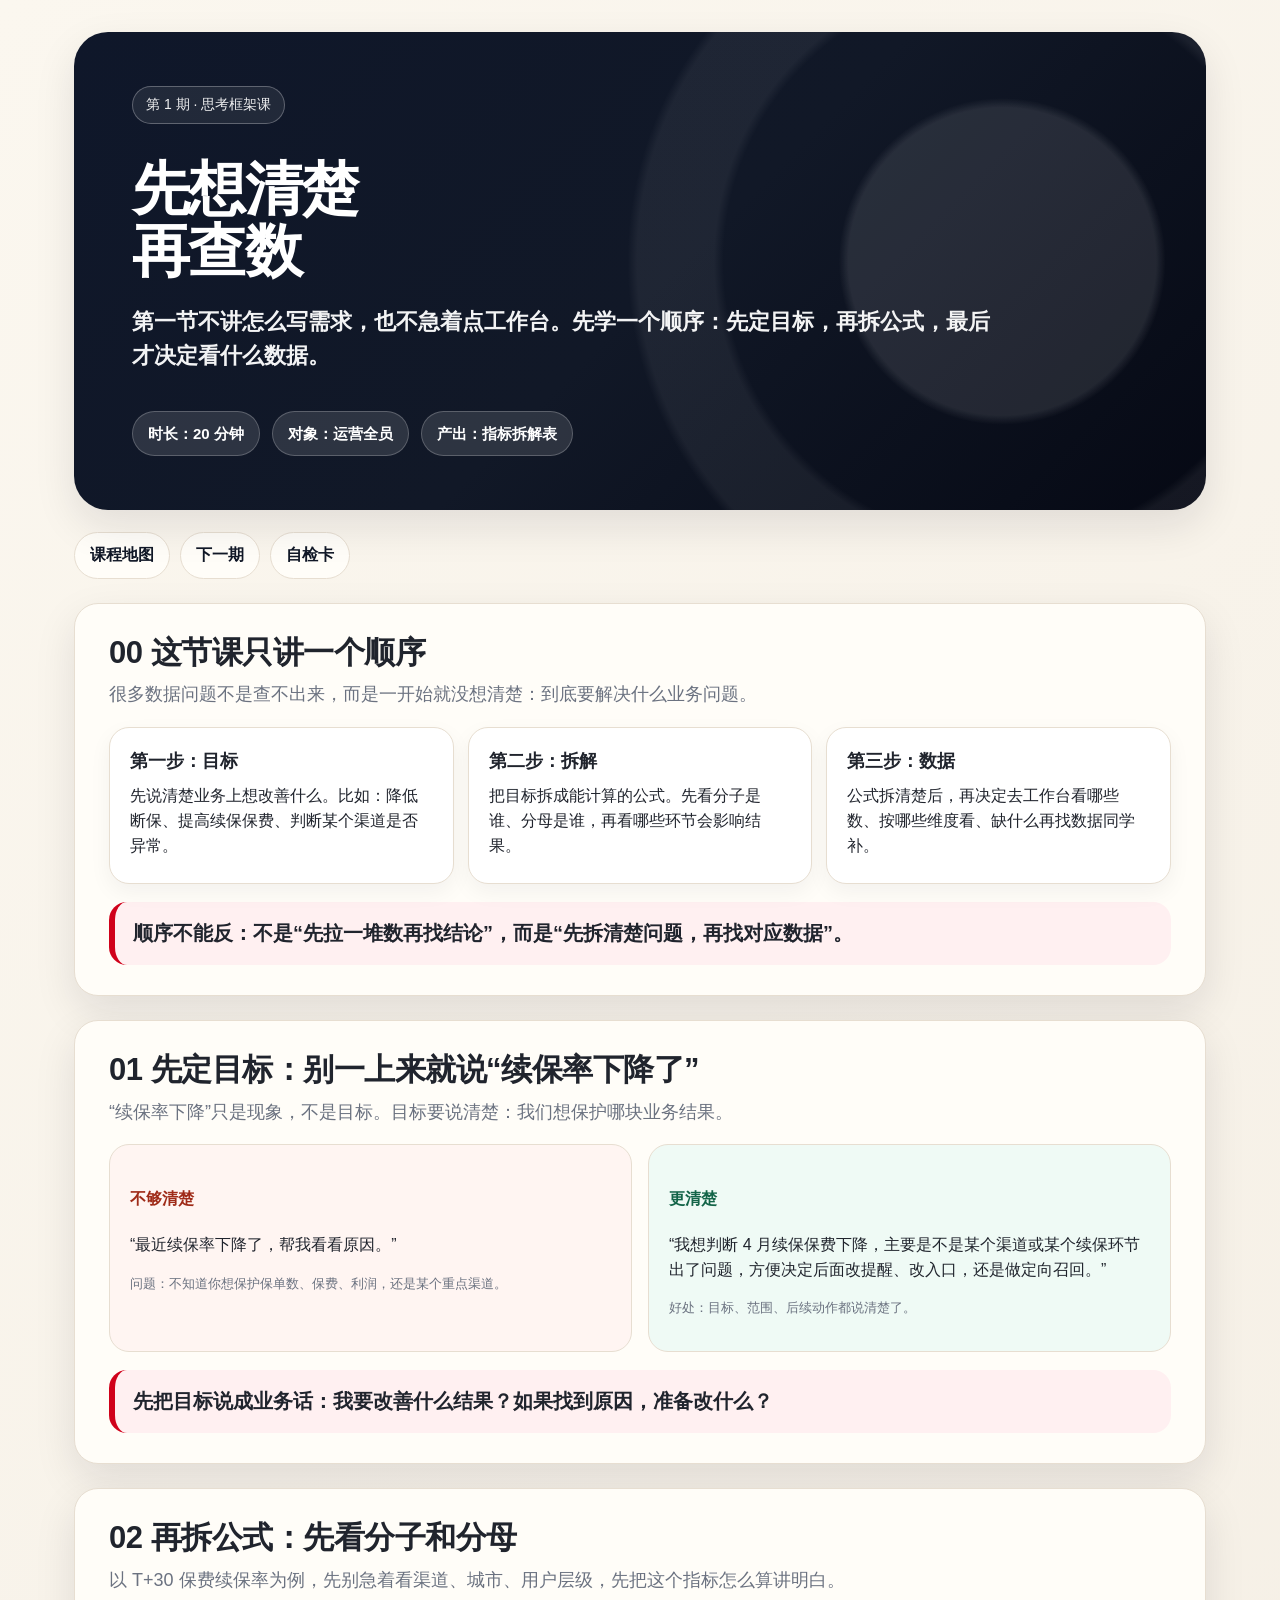
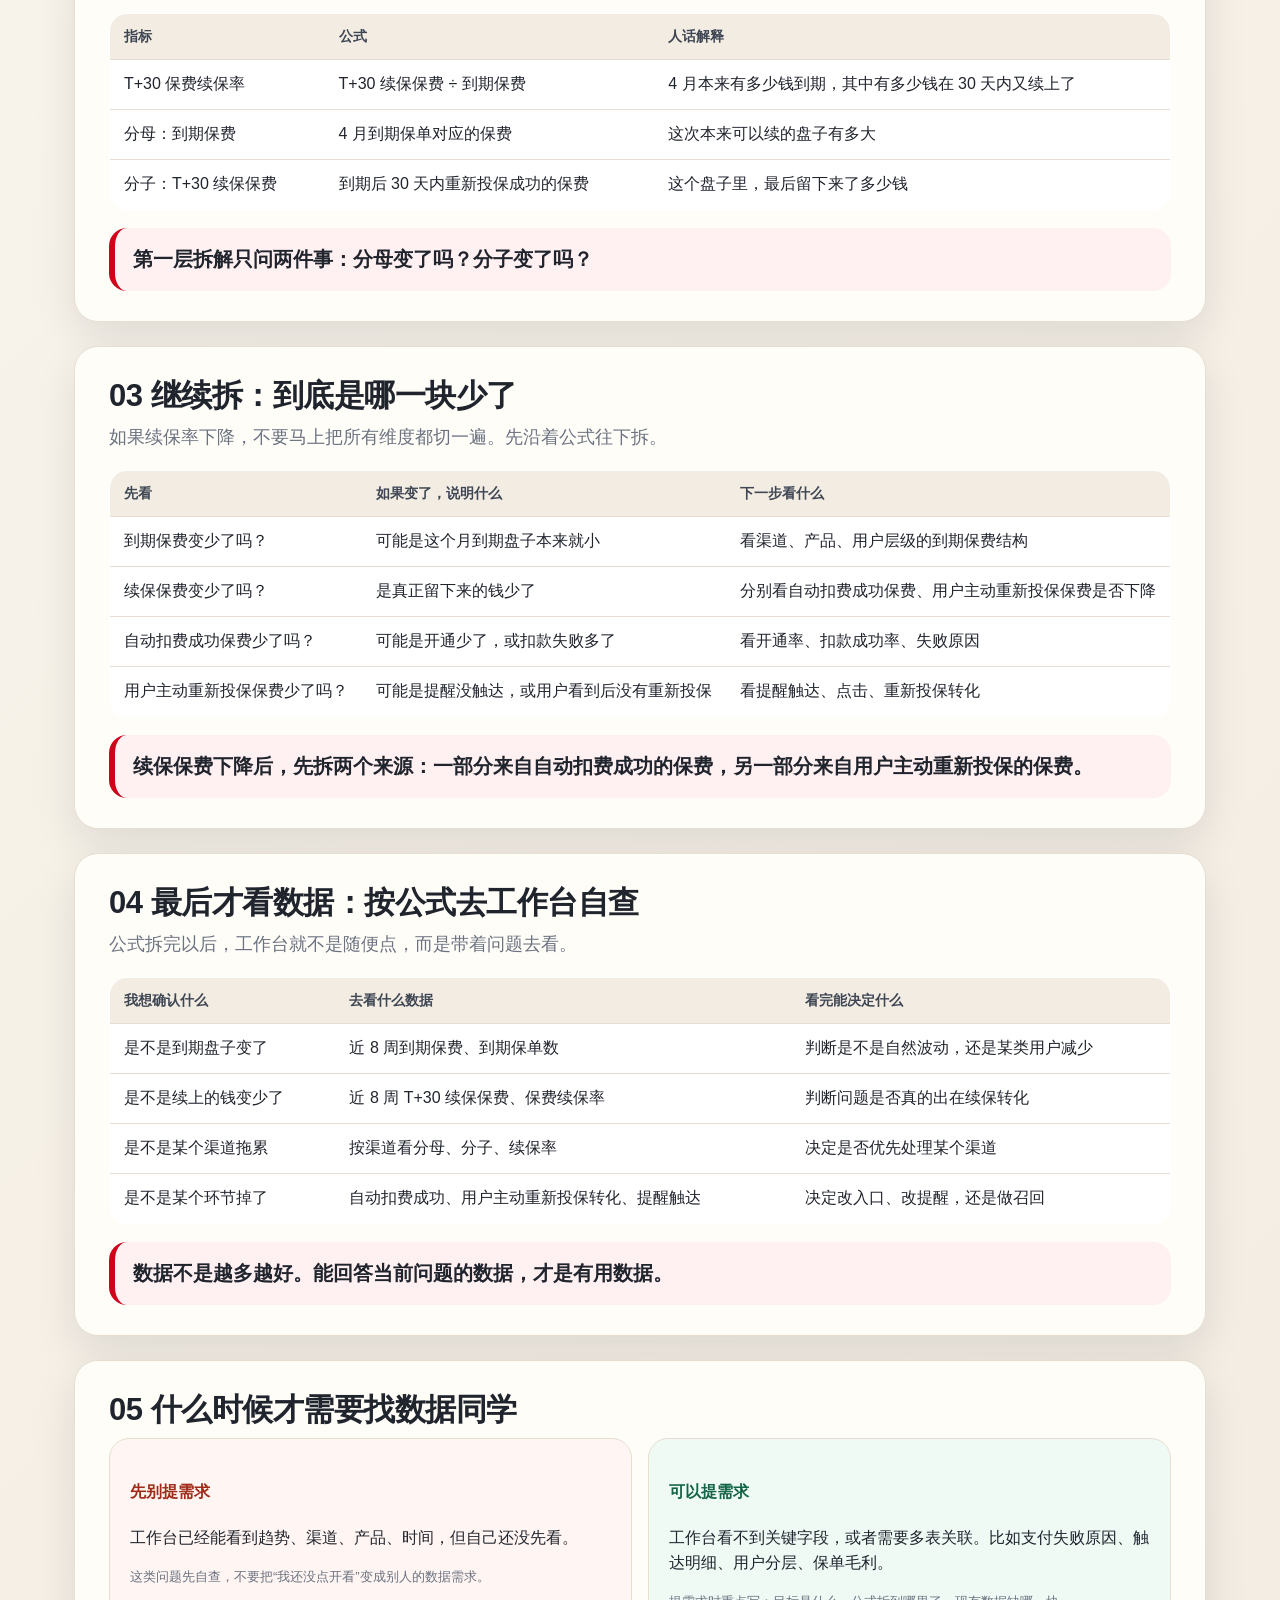
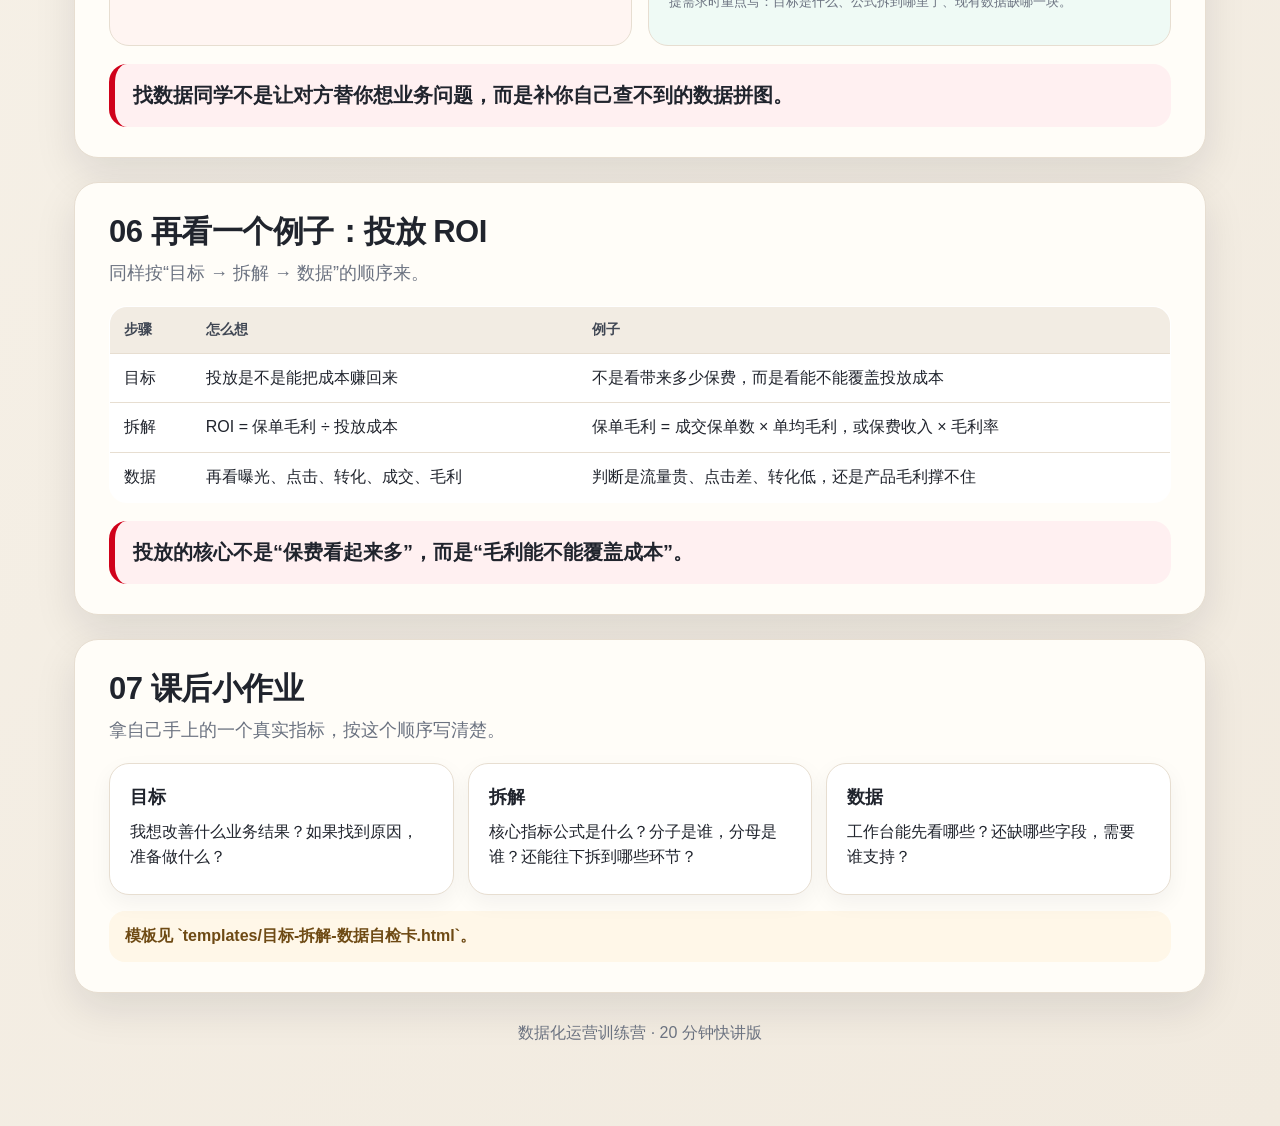
==== 01_先想清楚再查数_20分钟版.html @ 68896d59 "1 1" ====
<!doctype html><html lang="zh-CN"><head><meta charset="utf-8"><meta name="viewport" content="width=device-width,initial-scale=1"><title>第 1 期 · 先想清楚再查数</title><link rel="stylesheet" href="assets/style.css"></head><body><main class="deck">
<section class="hero"><span class="eyebrow">第 1 期 · 思考框架课</span><h1>先想清楚<br>再查数</h1><p>第一节不讲怎么写需求，也不急着点工作台。先学一个顺序：先定目标，再拆公式，最后才决定看什么数据。</p><div class="meta"><span class="chip">时长：20 分钟</span><span class="chip">对象：运营全员</span><span class="chip">产出：指标拆解表</span></div></section>
<nav class="nav"><a href="index.html">课程地图</a><a href="02_数据是怎么来的_20分钟版.html">下一期</a><a href="templates/目标-拆解-数据自检卡.html">自检卡</a></nav>

<section class="section"><h2>00 这节课只讲一个顺序</h2><p class="lead">很多数据问题不是查不出来，而是一开始就没想清楚：到底要解决什么业务问题。</p><div class="grid three"><div class="card"><h4>第一步：目标</h4><p>先说清楚业务上想改善什么。比如：降低断保、提高续保保费、判断某个渠道是否异常。</p></div><div class="card"><h4>第二步：拆解</h4><p>把目标拆成能计算的公式。先看分子是谁、分母是谁，再看哪些环节会影响结果。</p></div><div class="card"><h4>第三步：数据</h4><p>公式拆清楚后，再决定去工作台看哪些数、按哪些维度看、缺什么再找数据同学补。</p></div></div><div class="takeaway">顺序不能反：不是“先拉一堆数再找结论”，而是“先拆清楚问题，再找对应数据”。</div></section>

<section class="section"><h2>01 先定目标：别一上来就说“续保率下降了”</h2><p class="lead">“续保率下降”只是现象，不是目标。目标要说清楚：我们想保护哪块业务结果。</p><div class="compare"><div class="bad"><h4>不够清楚</h4><p>“最近续保率下降了，帮我看看原因。”</p><p class="mini">问题：不知道你想保护保单数、保费、利润，还是某个重点渠道。</p></div><div class="good"><h4>更清楚</h4><p>“我想判断 4 月续保保费下降，主要是不是某个渠道或某个续保环节出了问题，方便决定后面改提醒、改入口，还是做定向召回。”</p><p class="mini">好处：目标、范围、后续动作都说清楚了。</p></div></div><div class="takeaway">先把目标说成业务话：我要改善什么结果？如果找到原因，准备改什么？</div></section>

<section class="section"><h2>02 再拆公式：先看分子和分母</h2><p class="lead">以 T+30 保费续保率为例，先别急着看渠道、城市、用户层级，先把这个指标怎么算讲明白。</p><table><thead><tr><th>指标</th><th>公式</th><th>人话解释</th></tr></thead><tbody><tr><td>T+30 保费续保率</td><td>T+30 续保保费 ÷ 到期保费</td><td>4 月本来有多少钱到期，其中有多少钱在 30 天内又续上了</td></tr><tr><td>分母：到期保费</td><td>4 月到期保单对应的保费</td><td>这次本来可以续的盘子有多大</td></tr><tr><td>分子：T+30 续保保费</td><td>到期后 30 天内重新投保成功的保费</td><td>这个盘子里，最后留下来了多少钱</td></tr></tbody></table><div class="takeaway">第一层拆解只问两件事：分母变了吗？分子变了吗？</div></section>

<section class="section"><h2>03 继续拆：到底是哪一块少了</h2><p class="lead">如果续保率下降，不要马上把所有维度都切一遍。先沿着公式往下拆。</p><table><thead><tr><th>先看</th><th>如果变了，说明什么</th><th>下一步看什么</th></tr></thead><tbody><tr><td>到期保费变少了吗？</td><td>可能是这个月到期盘子本来就小</td><td>看渠道、产品、用户层级的到期保费结构</td></tr><tr><td>续保保费变少了吗？</td><td>是真正留下来的钱少了</td><td>分别看自动扣费成功保费、用户主动重新投保保费是否下降</td></tr><tr><td>自动扣费成功保费少了吗？</td><td>可能是开通少了，或扣款失败多了</td><td>看开通率、扣款成功率、失败原因</td></tr><tr><td>用户主动重新投保保费少了吗？</td><td>可能是提醒没触达，或用户看到后没有重新投保</td><td>看提醒触达、点击、重新投保转化</td></tr></tbody></table><div class="takeaway">续保保费下降后，先拆两个来源：一部分来自自动扣费成功的保费，另一部分来自用户主动重新投保的保费。</div></section>

<section class="section"><h2>04 最后才看数据：按公式去工作台自查</h2><p class="lead">公式拆完以后，工作台就不是随便点，而是带着问题去看。</p><table><thead><tr><th>我想确认什么</th><th>去看什么数据</th><th>看完能决定什么</th></tr></thead><tbody><tr><td>是不是到期盘子变了</td><td>近 8 周到期保费、到期保单数</td><td>判断是不是自然波动，还是某类用户减少</td></tr><tr><td>是不是续上的钱变少了</td><td>近 8 周 T+30 续保保费、保费续保率</td><td>判断问题是否真的出在续保转化</td></tr><tr><td>是不是某个渠道拖累</td><td>按渠道看分母、分子、续保率</td><td>决定是否优先处理某个渠道</td></tr><tr><td>是不是某个环节掉了</td><td>自动扣费成功、用户主动重新投保转化、提醒触达</td><td>决定改入口、改提醒，还是做召回</td></tr></tbody></table><div class="takeaway">数据不是越多越好。能回答当前问题的数据，才是有用数据。</div></section>

<section class="section"><h2>05 什么时候才需要找数据同学</h2><div class="compare"><div class="bad"><h4>先别提需求</h4><p>工作台已经能看到趋势、渠道、产品、时间，但自己还没先看。</p><p class="mini">这类问题先自查，不要把“我还没点开看”变成别人的数据需求。</p></div><div class="good"><h4>可以提需求</h4><p>工作台看不到关键字段，或者需要多表关联。比如支付失败原因、触达明细、用户分层、保单毛利。</p><p class="mini">提需求时重点写：目标是什么、公式拆到哪里了、现有数据缺哪一块。</p></div></div><div class="takeaway">找数据同学不是让对方替你想业务问题，而是补你自己查不到的数据拼图。</div></section>

<section class="section"><h2>06 再看一个例子：投放 ROI</h2><p class="lead">同样按“目标 → 拆解 → 数据”的顺序来。</p><table><thead><tr><th>步骤</th><th>怎么想</th><th>例子</th></tr></thead><tbody><tr><td>目标</td><td>投放是不是能把成本赚回来</td><td>不是看带来多少保费，而是看能不能覆盖投放成本</td></tr><tr><td>拆解</td><td>ROI = 保单毛利 ÷ 投放成本</td><td>保单毛利 = 成交保单数 × 单均毛利，或保费收入 × 毛利率</td></tr><tr><td>数据</td><td>再看曝光、点击、转化、成交、毛利</td><td>判断是流量贵、点击差、转化低，还是产品毛利撑不住</td></tr></tbody></table><div class="takeaway">投放的核心不是“保费看起来多”，而是“毛利能不能覆盖成本”。</div></section>

<section class="section"><h2>07 课后小作业</h2><p class="lead">拿自己手上的一个真实指标，按这个顺序写清楚。</p><div class="grid three"><div class="card"><h4>目标</h4><p>我想改善什么业务结果？如果找到原因，准备做什么？</p></div><div class="card"><h4>拆解</h4><p>核心指标公式是什么？分子是谁，分母是谁？还能往下拆到哪些环节？</p></div><div class="card"><h4>数据</h4><p>工作台能先看哪些？还缺哪些字段，需要谁支持？</p></div></div><div class="print-note">模板见 `templates/目标-拆解-数据自检卡.html`。</div></section>

<footer class="footer">数据化运营训练营 · 20 分钟快讲版</footer></main></body></html>
---- assets/style.css ----
:root{--bg:#f7f3ec;--paper:#fffdf8;--ink:#20242d;--muted:#6b7280;--line:#e7ded1;--red:#d0021b;--red2:#fff0f1;--blue:#101827;--blue2:#18243a;--gold:#b9863b;--green:#14614a;--shadow:0 16px 42px rgba(16,24,39,.10);--radius:24px}
*{box-sizing:border-box} html,body,main,section,div,p,h1,h2,h3,h4,span,td,th,a,li,pre,code{user-select:text;-webkit-user-select:text} html{scroll-behavior:smooth}body{margin:0;background:linear-gradient(135deg,#fbf7ef,#f1eadf);color:var(--ink);font-family:-apple-system,BlinkMacSystemFont,"Segoe UI","PingFang SC","Hiragino Sans GB","Microsoft YaHei",Arial,sans-serif;line-height:1.55}.deck{max-width:1180px;margin:0 auto;padding:32px 24px 80px}.hero{min-height:430px;border-radius:34px;background:linear-gradient(135deg,#0f172a 0%,#111827 52%,#060914 100%);color:#fff;padding:54px 58px;box-shadow:var(--shadow);position:relative;overflow:hidden}.hero:before{content:"";position:absolute;inset:0;background:radial-gradient(circle at 82% 48%,rgba(255,255,255,.10) 0 16%,transparent 17%),radial-gradient(circle at 82% 48%,transparent 0 29%,rgba(255,255,255,.06) 30% 38%,transparent 39%);pointer-events:none}.hero>*{position:relative;z-index:1}.eyebrow{display:inline-flex;gap:8px;align-items:center;padding:7px 13px;border:1px solid rgba(255,255,255,.28);border-radius:999px;font-size:14px;color:rgba(255,255,255,.92);background:rgba(255,255,255,.08)}.hero h1{font-size:58px;line-height:1.08;margin:34px 0 18px;letter-spacing:-1.6px;font-weight:900}.hero p{font-size:22px;max-width:860px;color:rgba(255,255,255,.95);font-weight:700}.meta{display:flex;flex-wrap:wrap;gap:12px;margin-top:38px}.chip{padding:10px 15px;border-radius:999px;background:rgba(255,255,255,.12);border:1px solid rgba(255,255,255,.22);font-size:15px;font-weight:700;color:#fff}.nav{margin:22px 0 0;display:flex;flex-wrap:wrap;gap:10px}.nav a{text-decoration:none;color:#111827;background:var(--paper);border:1px solid var(--line);border-radius:999px;padding:10px 15px;font-weight:800}.section{margin-top:24px;background:var(--paper);border:1px solid var(--line);border-radius:var(--radius);padding:30px 34px;box-shadow:var(--shadow)}.section h2{font-size:31px;line-height:1.2;margin:0 0 10px;letter-spacing:-.5px}.section h3{font-size:22px;margin:24px 0 10px}.lead{font-size:18px;color:var(--muted);margin:0 0 18px}.takeaway{border-left:6px solid var(--red);background:var(--red2);padding:16px 18px;border-radius:18px;margin:18px 0 0;font-size:20px;font-weight:900}.grid{display:grid;gap:14px}.grid.two{grid-template-columns:repeat(2,minmax(0,1fr))}.grid.three{grid-template-columns:repeat(3,minmax(0,1fr))}.grid.four{grid-template-columns:repeat(4,minmax(0,1fr))}.card{background:#fff;border:1px solid var(--line);border-radius:20px;padding:20px;box-shadow:0 8px 22px rgba(16,24,39,.05)}.card h4{margin:0 0 8px;font-size:18px}.card p{margin:.3em 0}.num{display:inline-grid;place-items:center;width:32px;height:32px;border-radius:11px;background:var(--blue);color:white;font-weight:900;margin-right:8px}.tag{display:inline-block;background:#f1ece3;color:#514739;border-radius:999px;padding:4px 10px;font-size:12px;font-weight:800}.compare{display:grid;grid-template-columns:1fr 1fr;gap:16px}.bad,.good{border-radius:20px;padding:20px;border:1px solid var(--line)}.bad{background:#fff5f2}.good{background:#effaf5}.bad h4{color:#9f2b18}.good h4{color:#136448}table{width:100%;border-collapse:collapse;margin:14px 0;background:#fff;border-radius:18px;overflow:hidden;border:1px solid var(--line)}th,td{padding:12px 14px;border-bottom:1px solid var(--line);text-align:left;vertical-align:top}th{background:#f2ece3;font-size:14px;color:#3f4653}tr:last-child td{border-bottom:0}.mini{font-size:13px;color:var(--muted)}.code{background:#101522;color:#f6f3ee;border-radius:18px;padding:18px;overflow:auto;font-family:ui-monospace,SFMono-Regular,Menlo,Consolas,monospace;font-size:14px;line-height:1.65}.kbd{font-family:ui-monospace,SFMono-Regular,Menlo,Consolas,monospace;background:#f1eee8;border:1px solid var(--line);padding:2px 7px;border-radius:7px;font-weight:800}.print-note{margin-top:16px;padding:13px 16px;border-radius:16px;background:#fff7e8;color:#6e4a14;font-weight:700}.footer{margin-top:28px;text-align:center;color:var(--muted)}
@media(max-width:760px){.deck{padding:16px 12px 56px}.hero{padding:32px 24px;min-height:auto}.hero h1{font-size:42px}.hero p{font-size:18px}.section{padding:22px}.section h2{font-size:26px}.grid.two,.grid.three,.grid.four,.compare{grid-template-columns:1fr}table{font-size:13px}th,td{padding:10px}}
@media print{body{background:#fff}.deck{max-width:none;padding:0}.nav{display:none}.section,.hero{box-shadow:none;break-inside:avoid}.section,.hero{page-break-after:always}}
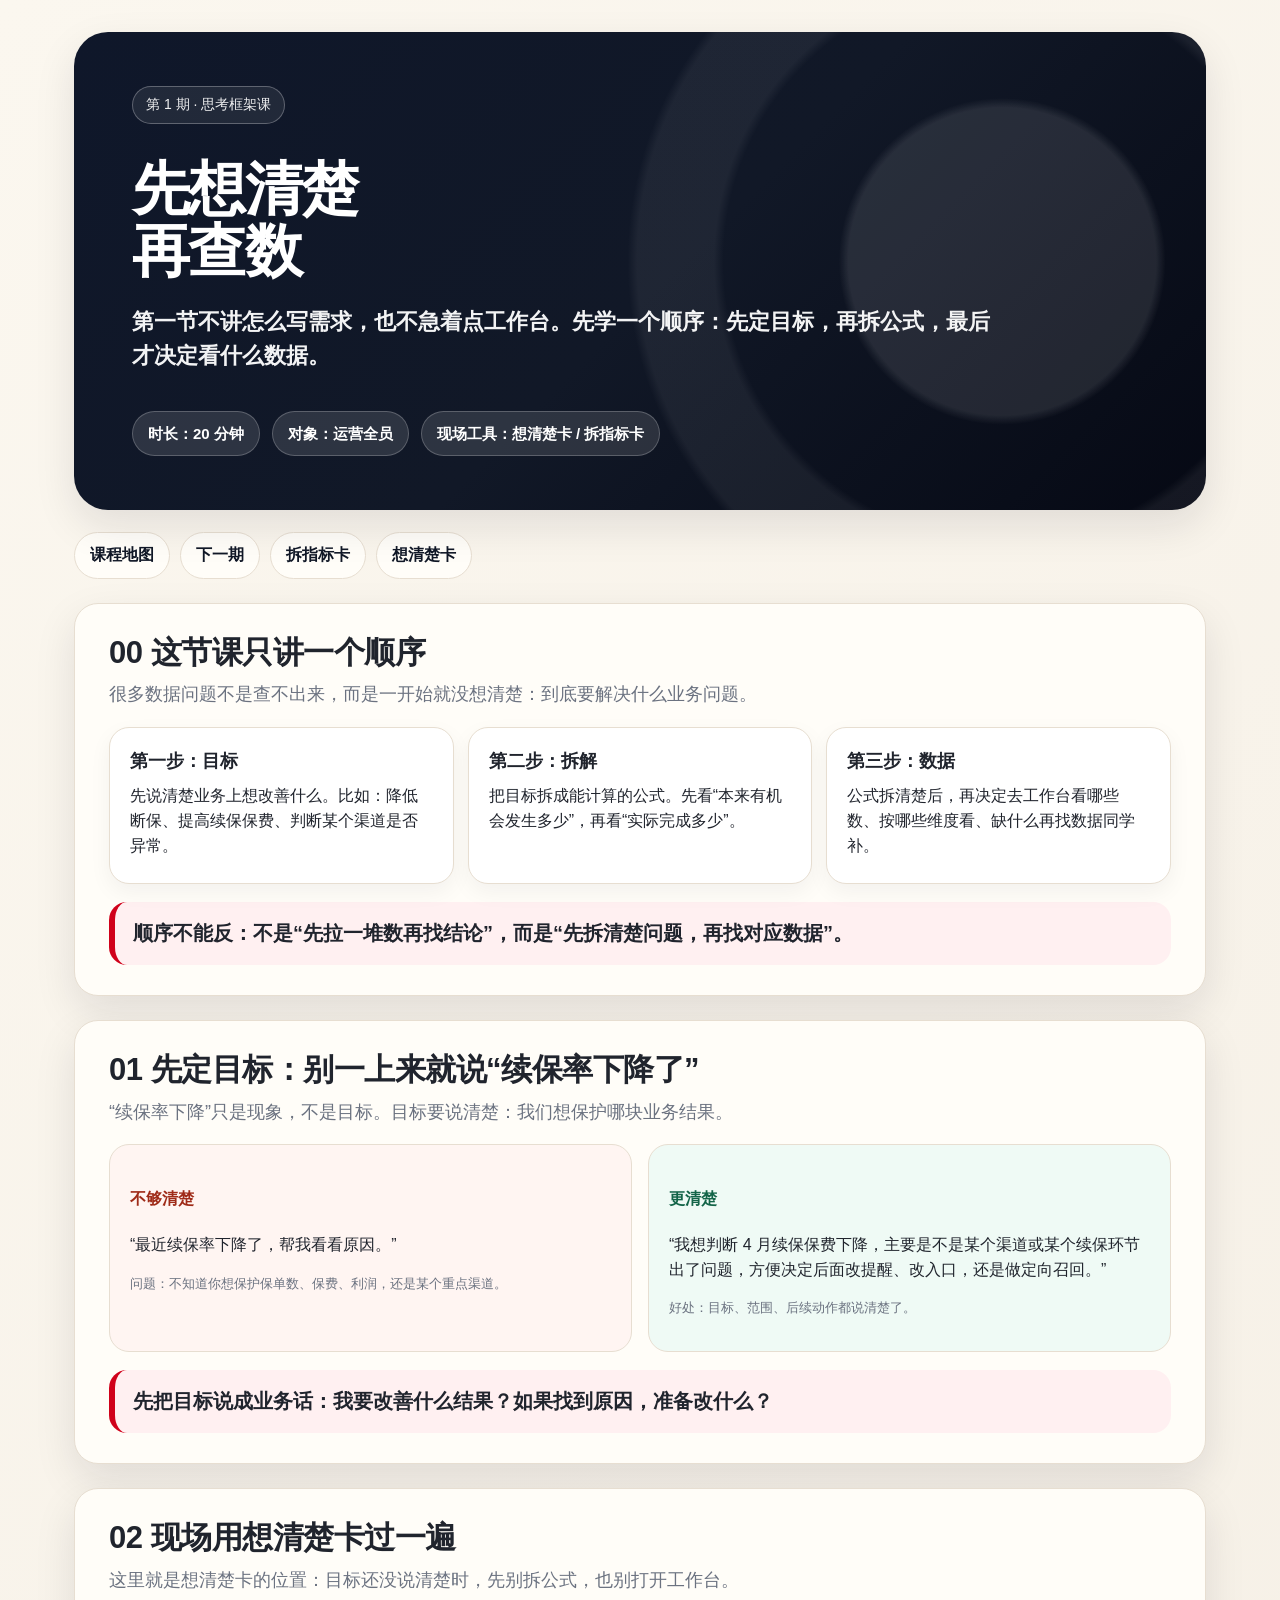
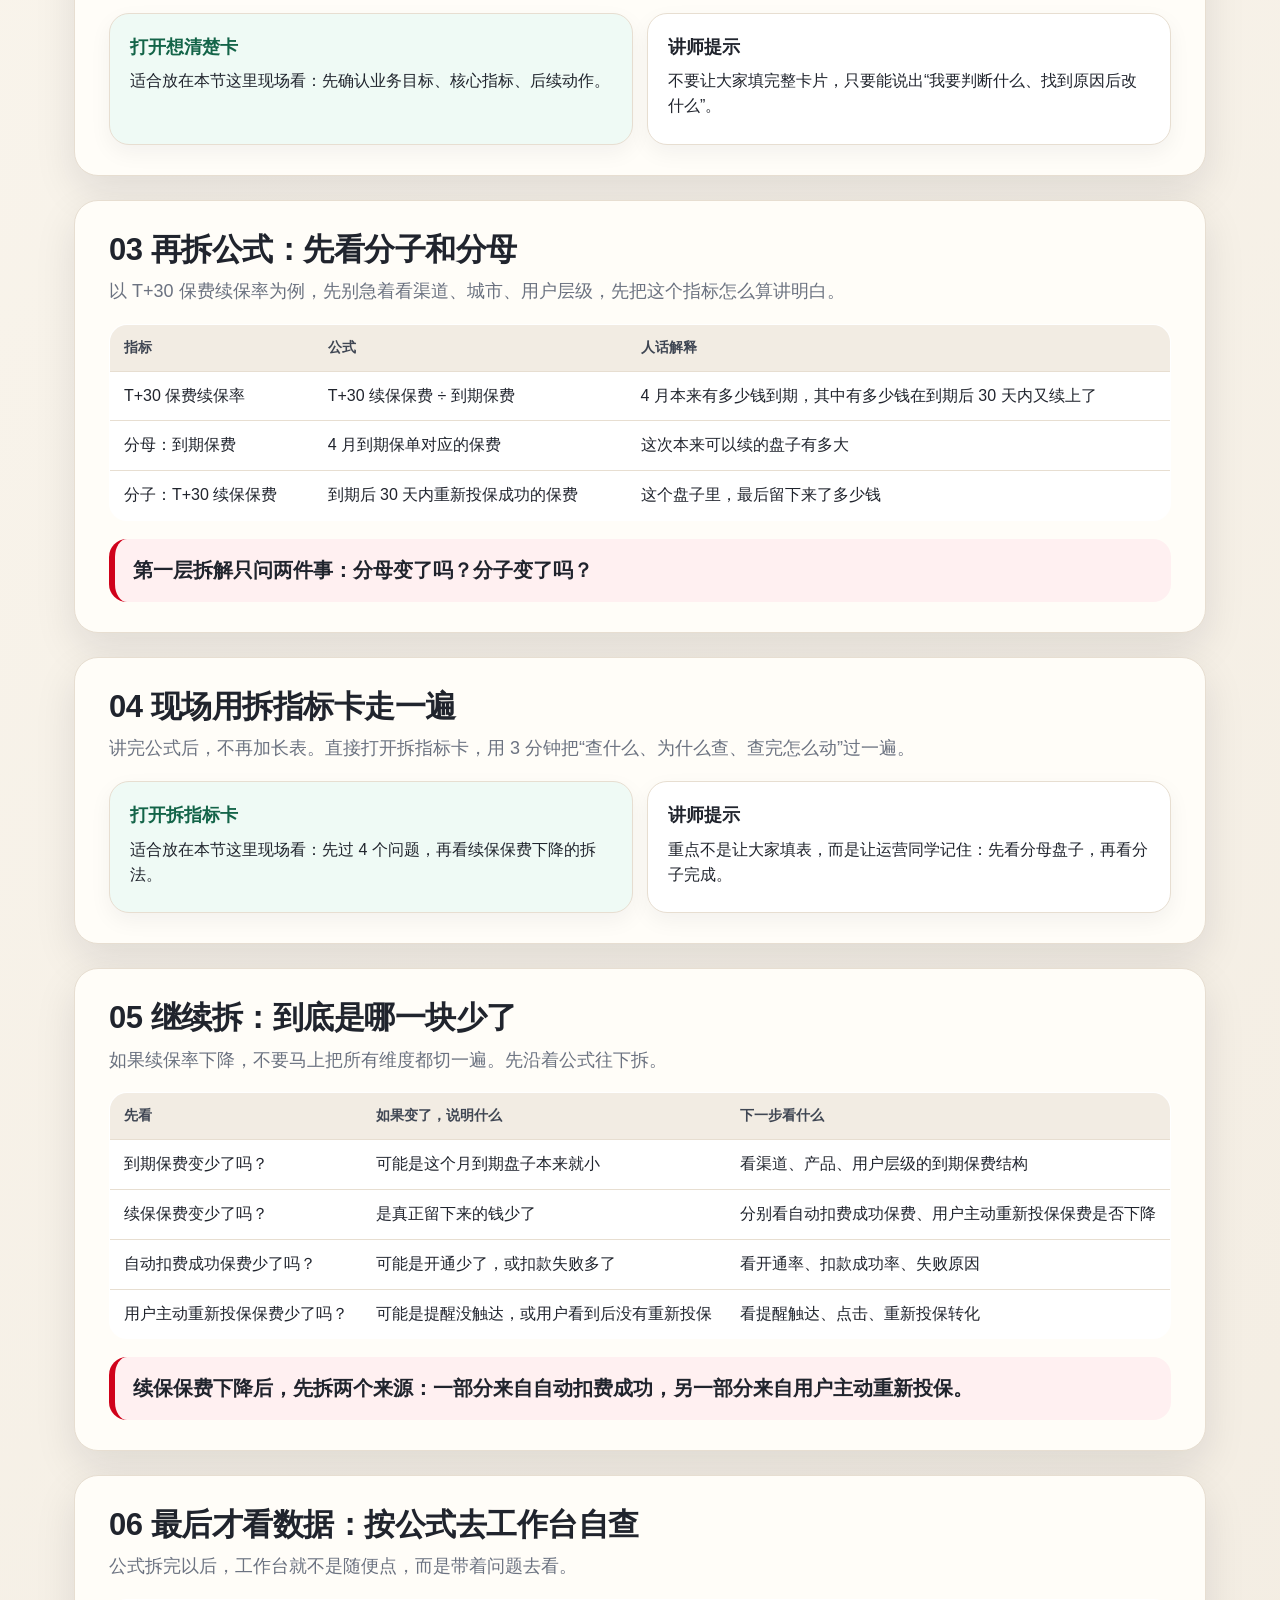
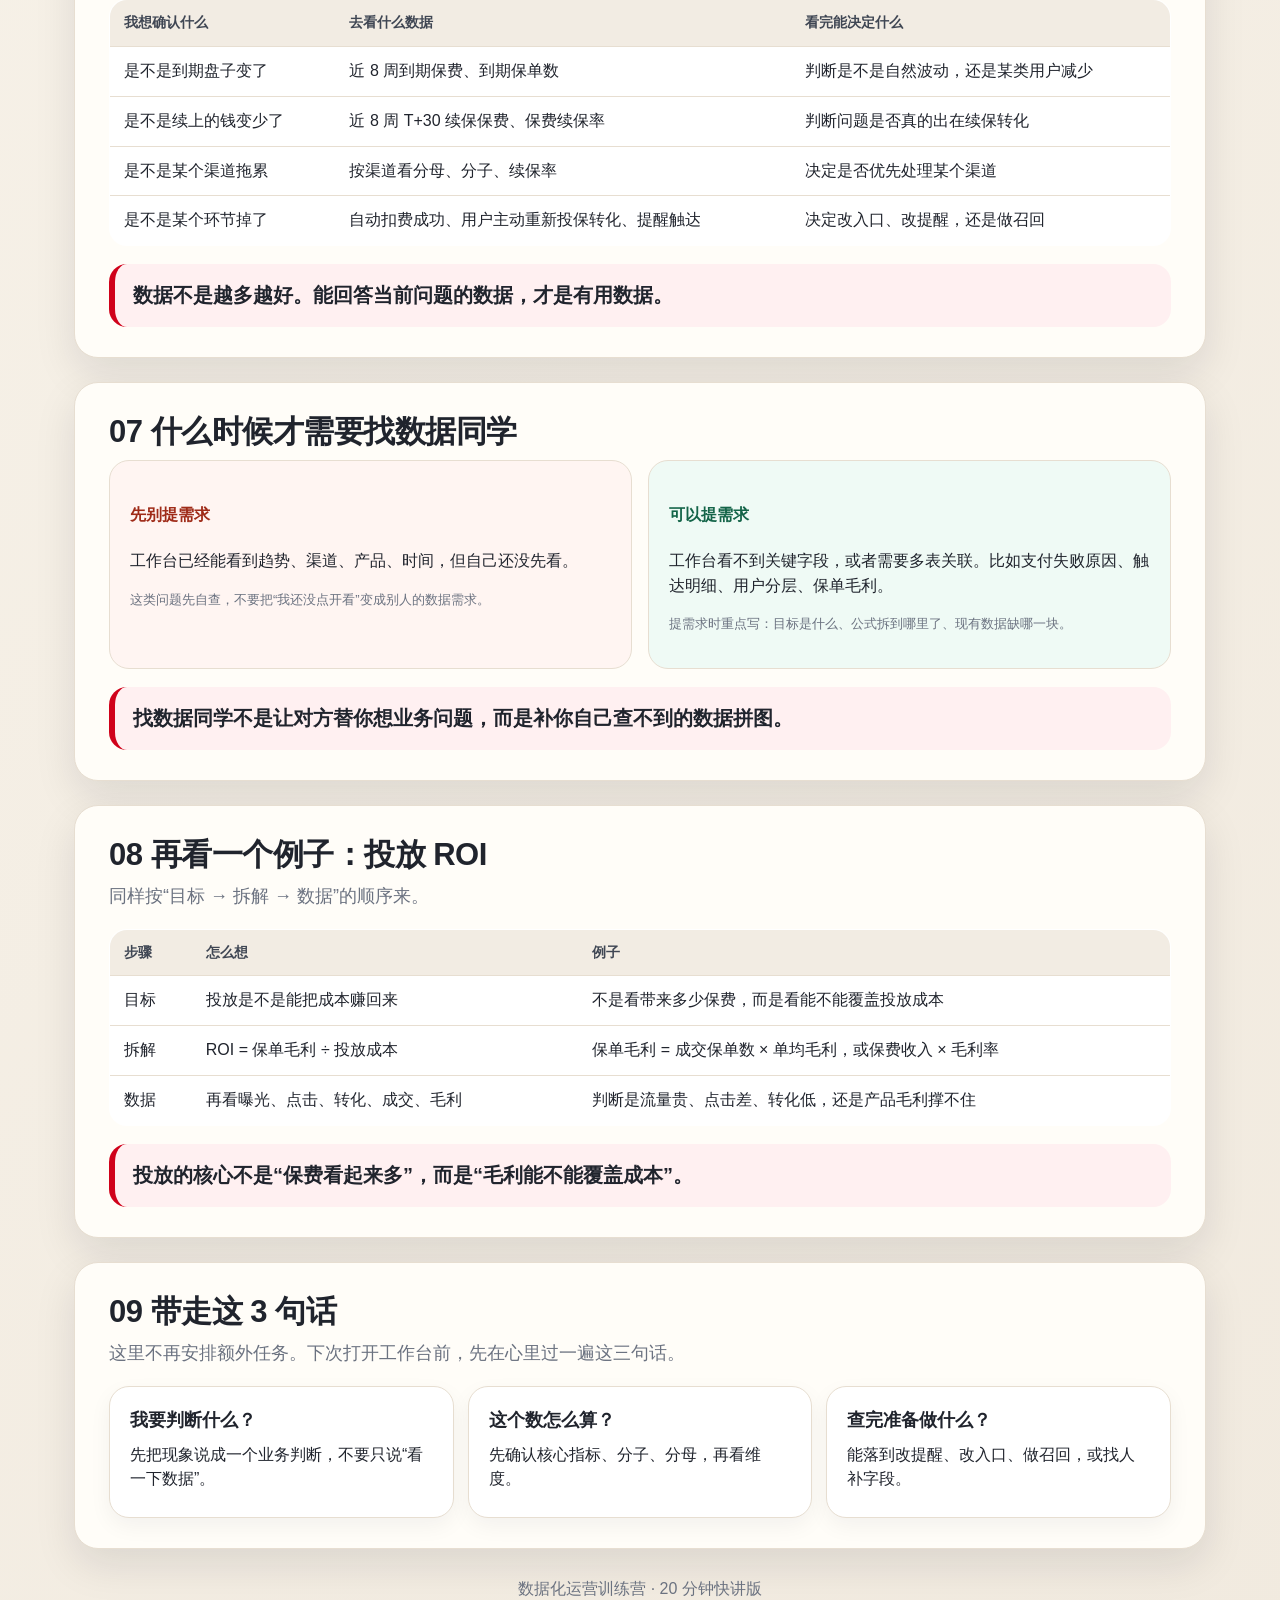
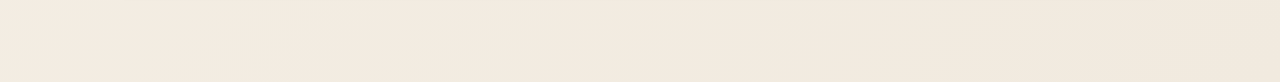
==== commit 6304f517: "111" ====
--- a/01_先想清楚再查数_20分钟版.html
+++ b/01_先想清楚再查数_20分钟版.html
@@ -1,21 +1,149 @@
-<!doctype html><html lang="zh-CN"><head><meta charset="utf-8"><meta name="viewport" content="width=device-width,initial-scale=1"><title>第 1 期 · 先想清楚再查数</title><link rel="stylesheet" href="assets/style.css"></head><body><main class="deck">
-<section class="hero"><span class="eyebrow">第 1 期 · 思考框架课</span><h1>先想清楚<br>再查数</h1><p>第一节不讲怎么写需求，也不急着点工作台。先学一个顺序：先定目标，再拆公式，最后才决定看什么数据。</p><div class="meta"><span class="chip">时长：20 分钟</span><span class="chip">对象：运营全员</span><span class="chip">产出：指标拆解表</span></div></section>
-<nav class="nav"><a href="index.html">课程地图</a><a href="02_数据是怎么来的_20分钟版.html">下一期</a><a href="templates/目标-拆解-数据自检卡.html">自检卡</a></nav>
+<!doctype html>
+<html lang="zh-CN">
+<head>
+  <meta charset="utf-8">
+  <meta name="viewport" content="width=device-width,initial-scale=1">
+  <title>第 1 期 · 先想清楚再查数</title>
+  <link rel="stylesheet" href="assets/style.css">
+</head>
+<body>
+<main class="deck">
+  <section class="hero">
+    <span class="eyebrow">第 1 期 · 思考框架课</span>
+    <h1>先想清楚<br>再查数</h1>
+    <p>第一节不讲怎么写需求，也不急着点工作台。先学一个顺序：先定目标，再拆公式，最后才决定看什么数据。</p>
+    <div class="meta">
+      <span class="chip">时长：20 分钟</span>
+      <span class="chip">对象：运营全员</span>
+      <span class="chip">现场工具：想清楚卡 / 拆指标卡</span>
+    </div>
+  </section>
 
-<section class="section"><h2>00 这节课只讲一个顺序</h2><p class="lead">很多数据问题不是查不出来，而是一开始就没想清楚：到底要解决什么业务问题。</p><div class="grid three"><div class="card"><h4>第一步：目标</h4><p>先说清楚业务上想改善什么。比如：降低断保、提高续保保费、判断某个渠道是否异常。</p></div><div class="card"><h4>第二步：拆解</h4><p>把目标拆成能计算的公式。先看分子是谁、分母是谁，再看哪些环节会影响结果。</p></div><div class="card"><h4>第三步：数据</h4><p>公式拆清楚后，再决定去工作台看哪些数、按哪些维度看、缺什么再找数据同学补。</p></div></div><div class="takeaway">顺序不能反：不是“先拉一堆数再找结论”，而是“先拆清楚问题，再找对应数据”。</div></section>
+  <nav class="nav">
+    <a href="index.html">课程地图</a>
+    <a href="02_数据是怎么来的_20分钟版.html">下一期</a>
+    <a href="templates/指标拆解练习表.html">拆指标卡</a>
+    <a href="templates/目标-拆解-数据自检卡.html">想清楚卡</a>
+  </nav>
 
-<section class="section"><h2>01 先定目标：别一上来就说“续保率下降了”</h2><p class="lead">“续保率下降”只是现象，不是目标。目标要说清楚：我们想保护哪块业务结果。</p><div class="compare"><div class="bad"><h4>不够清楚</h4><p>“最近续保率下降了，帮我看看原因。”</p><p class="mini">问题：不知道你想保护保单数、保费、利润，还是某个重点渠道。</p></div><div class="good"><h4>更清楚</h4><p>“我想判断 4 月续保保费下降，主要是不是某个渠道或某个续保环节出了问题，方便决定后面改提醒、改入口，还是做定向召回。”</p><p class="mini">好处：目标、范围、后续动作都说清楚了。</p></div></div><div class="takeaway">先把目标说成业务话：我要改善什么结果？如果找到原因，准备改什么？</div></section>
+  <section class="section">
+    <h2>00 这节课只讲一个顺序</h2>
+    <p class="lead">很多数据问题不是查不出来，而是一开始就没想清楚：到底要解决什么业务问题。</p>
+    <div class="grid three">
+      <div class="card"><h4>第一步：目标</h4><p>先说清楚业务上想改善什么。比如：降低断保、提高续保保费、判断某个渠道是否异常。</p></div>
+      <div class="card"><h4>第二步：拆解</h4><p>把目标拆成能计算的公式。先看“本来有机会发生多少”，再看“实际完成多少”。</p></div>
+      <div class="card"><h4>第三步：数据</h4><p>公式拆清楚后，再决定去工作台看哪些数、按哪些维度看、缺什么再找数据同学补。</p></div>
+    </div>
+    <div class="takeaway">顺序不能反：不是“先拉一堆数再找结论”，而是“先拆清楚问题，再找对应数据”。</div>
+  </section>
 
-<section class="section"><h2>02 再拆公式：先看分子和分母</h2><p class="lead">以 T+30 保费续保率为例，先别急着看渠道、城市、用户层级，先把这个指标怎么算讲明白。</p><table><thead><tr><th>指标</th><th>公式</th><th>人话解释</th></tr></thead><tbody><tr><td>T+30 保费续保率</td><td>T+30 续保保费 ÷ 到期保费</td><td>4 月本来有多少钱到期，其中有多少钱在 30 天内又续上了</td></tr><tr><td>分母：到期保费</td><td>4 月到期保单对应的保费</td><td>这次本来可以续的盘子有多大</td></tr><tr><td>分子：T+30 续保保费</td><td>到期后 30 天内重新投保成功的保费</td><td>这个盘子里，最后留下来了多少钱</td></tr></tbody></table><div class="takeaway">第一层拆解只问两件事：分母变了吗？分子变了吗？</div></section>
+  <section class="section" id="think-card-entry">
+    <h2>01 先定目标：别一上来就说“续保率下降了”</h2>
+    <p class="lead">“续保率下降”只是现象，不是目标。目标要说清楚：我们想保护哪块业务结果。</p>
+    <div class="compare">
+      <div class="bad"><h4>不够清楚</h4><p>“最近续保率下降了，帮我看看原因。”</p><p class="mini">问题：不知道你想保护保单数、保费、利润，还是某个重点渠道。</p></div>
+      <div class="good"><h4>更清楚</h4><p>“我想判断 4 月续保保费下降，主要是不是某个渠道或某个续保环节出了问题，方便决定后面改提醒、改入口，还是做定向召回。”</p><p class="mini">好处：目标、范围、后续动作都说清楚了。</p></div>
+    </div>
+    <div class="takeaway">先把目标说成业务话：我要改善什么结果？如果找到原因，准备改什么？</div>
+  </section>
 
-<section class="section"><h2>03 继续拆：到底是哪一块少了</h2><p class="lead">如果续保率下降，不要马上把所有维度都切一遍。先沿着公式往下拆。</p><table><thead><tr><th>先看</th><th>如果变了，说明什么</th><th>下一步看什么</th></tr></thead><tbody><tr><td>到期保费变少了吗？</td><td>可能是这个月到期盘子本来就小</td><td>看渠道、产品、用户层级的到期保费结构</td></tr><tr><td>续保保费变少了吗？</td><td>是真正留下来的钱少了</td><td>分别看自动扣费成功保费、用户主动重新投保保费是否下降</td></tr><tr><td>自动扣费成功保费少了吗？</td><td>可能是开通少了，或扣款失败多了</td><td>看开通率、扣款成功率、失败原因</td></tr><tr><td>用户主动重新投保保费少了吗？</td><td>可能是提醒没触达，或用户看到后没有重新投保</td><td>看提醒触达、点击、重新投保转化</td></tr></tbody></table><div class="takeaway">续保保费下降后，先拆两个来源：一部分来自自动扣费成功的保费，另一部分来自用户主动重新投保的保费。</div></section>
 
-<section class="section"><h2>04 最后才看数据：按公式去工作台自查</h2><p class="lead">公式拆完以后，工作台就不是随便点，而是带着问题去看。</p><table><thead><tr><th>我想确认什么</th><th>去看什么数据</th><th>看完能决定什么</th></tr></thead><tbody><tr><td>是不是到期盘子变了</td><td>近 8 周到期保费、到期保单数</td><td>判断是不是自然波动，还是某类用户减少</td></tr><tr><td>是不是续上的钱变少了</td><td>近 8 周 T+30 续保保费、保费续保率</td><td>判断问题是否真的出在续保转化</td></tr><tr><td>是不是某个渠道拖累</td><td>按渠道看分母、分子、续保率</td><td>决定是否优先处理某个渠道</td></tr><tr><td>是不是某个环节掉了</td><td>自动扣费成功、用户主动重新投保转化、提醒触达</td><td>决定改入口、改提醒，还是做召回</td></tr></tbody></table><div class="takeaway">数据不是越多越好。能回答当前问题的数据，才是有用数据。</div></section>
+  <section class="section">
+    <h2>02 现场用想清楚卡过一遍</h2>
+    <p class="lead">这里就是想清楚卡的位置：目标还没说清楚时，先别拆公式，也别打开工作台。</p>
+    <div class="grid two">
+      <a class="card good" href="templates/目标-拆解-数据自检卡.html"><h4>打开想清楚卡</h4><p>适合放在本节这里现场看：先确认业务目标、核心指标、后续动作。</p></a>
+      <div class="card"><h4>讲师提示</h4><p>不要让大家填完整卡片，只要能说出“我要判断什么、找到原因后改什么”。</p></div>
+    </div>
+  </section>
 
-<section class="section"><h2>05 什么时候才需要找数据同学</h2><div class="compare"><div class="bad"><h4>先别提需求</h4><p>工作台已经能看到趋势、渠道、产品、时间，但自己还没先看。</p><p class="mini">这类问题先自查，不要把“我还没点开看”变成别人的数据需求。</p></div><div class="good"><h4>可以提需求</h4><p>工作台看不到关键字段，或者需要多表关联。比如支付失败原因、触达明细、用户分层、保单毛利。</p><p class="mini">提需求时重点写：目标是什么、公式拆到哪里了、现有数据缺哪一块。</p></div></div><div class="takeaway">找数据同学不是让对方替你想业务问题，而是补你自己查不到的数据拼图。</div></section>
+  <section class="section">
+    <h2>03 再拆公式：先看分子和分母</h2>
+    <p class="lead">以 T+30 保费续保率为例，先别急着看渠道、城市、用户层级，先把这个指标怎么算讲明白。</p>
+    <table>
+      <thead><tr><th>指标</th><th>公式</th><th>人话解释</th></tr></thead>
+      <tbody>
+        <tr><td>T+30 保费续保率</td><td>T+30 续保保费 ÷ 到期保费</td><td>4 月本来有多少钱到期，其中有多少钱在到期后 30 天内又续上了</td></tr>
+        <tr><td>分母：到期保费</td><td>4 月到期保单对应的保费</td><td>这次本来可以续的盘子有多大</td></tr>
+        <tr><td>分子：T+30 续保保费</td><td>到期后 30 天内重新投保成功的保费</td><td>这个盘子里，最后留下来了多少钱</td></tr>
+      </tbody>
+    </table>
+    <div class="takeaway">第一层拆解只问两件事：分母变了吗？分子变了吗？</div>
+  </section>
 
-<section class="section"><h2>06 再看一个例子：投放 ROI</h2><p class="lead">同样按“目标 → 拆解 → 数据”的顺序来。</p><table><thead><tr><th>步骤</th><th>怎么想</th><th>例子</th></tr></thead><tbody><tr><td>目标</td><td>投放是不是能把成本赚回来</td><td>不是看带来多少保费，而是看能不能覆盖投放成本</td></tr><tr><td>拆解</td><td>ROI = 保单毛利 ÷ 投放成本</td><td>保单毛利 = 成交保单数 × 单均毛利，或保费收入 × 毛利率</td></tr><tr><td>数据</td><td>再看曝光、点击、转化、成交、毛利</td><td>判断是流量贵、点击差、转化低，还是产品毛利撑不住</td></tr></tbody></table><div class="takeaway">投放的核心不是“保费看起来多”，而是“毛利能不能覆盖成本”。</div></section>
+  <section class="section" id="split-card-entry">
+    <h2>04 现场用拆指标卡走一遍</h2>
+    <p class="lead">讲完公式后，不再加长表。直接打开拆指标卡，用 3 分钟把“查什么、为什么查、查完怎么动”过一遍。</p>
+    <div class="grid two">
+      <a class="card good" href="templates/指标拆解练习表.html"><h4>打开拆指标卡</h4><p>适合放在本节这里现场看：先过 4 个问题，再看续保保费下降的拆法。</p></a>
+      <div class="card"><h4>讲师提示</h4><p>重点不是让大家填表，而是让运营同学记住：先看分母盘子，再看分子完成。</p></div>
+    </div>
+  </section>
 
-<section class="section"><h2>07 课后小作业</h2><p class="lead">拿自己手上的一个真实指标，按这个顺序写清楚。</p><div class="grid three"><div class="card"><h4>目标</h4><p>我想改善什么业务结果？如果找到原因，准备做什么？</p></div><div class="card"><h4>拆解</h4><p>核心指标公式是什么？分子是谁，分母是谁？还能往下拆到哪些环节？</p></div><div class="card"><h4>数据</h4><p>工作台能先看哪些？还缺哪些字段，需要谁支持？</p></div></div><div class="print-note">模板见 `templates/目标-拆解-数据自检卡.html`。</div></section>
+  <section class="section">
+    <h2>05 继续拆：到底是哪一块少了</h2>
+    <p class="lead">如果续保率下降，不要马上把所有维度都切一遍。先沿着公式往下拆。</p>
+    <table>
+      <thead><tr><th>先看</th><th>如果变了，说明什么</th><th>下一步看什么</th></tr></thead>
+      <tbody>
+        <tr><td>到期保费变少了吗？</td><td>可能是这个月到期盘子本来就小</td><td>看渠道、产品、用户层级的到期保费结构</td></tr>
+        <tr><td>续保保费变少了吗？</td><td>是真正留下来的钱少了</td><td>分别看自动扣费成功保费、用户主动重新投保保费是否下降</td></tr>
+        <tr><td>自动扣费成功保费少了吗？</td><td>可能是开通少了，或扣款失败多了</td><td>看开通率、扣款成功率、失败原因</td></tr>
+        <tr><td>用户主动重新投保保费少了吗？</td><td>可能是提醒没触达，或用户看到后没有重新投保</td><td>看提醒触达、点击、重新投保转化</td></tr>
+      </tbody>
+    </table>
+    <div class="takeaway">续保保费下降后，先拆两个来源：一部分来自自动扣费成功，另一部分来自用户主动重新投保。</div>
+  </section>
 
-<footer class="footer">数据化运营训练营 · 20 分钟快讲版</footer></main></body></html>
+  <section class="section">
+    <h2>06 最后才看数据：按公式去工作台自查</h2>
+    <p class="lead">公式拆完以后，工作台就不是随便点，而是带着问题去看。</p>
+    <table>
+      <thead><tr><th>我想确认什么</th><th>去看什么数据</th><th>看完能决定什么</th></tr></thead>
+      <tbody>
+        <tr><td>是不是到期盘子变了</td><td>近 8 周到期保费、到期保单数</td><td>判断是不是自然波动，还是某类用户减少</td></tr>
+        <tr><td>是不是续上的钱变少了</td><td>近 8 周 T+30 续保保费、保费续保率</td><td>判断问题是否真的出在续保转化</td></tr>
+        <tr><td>是不是某个渠道拖累</td><td>按渠道看分母、分子、续保率</td><td>决定是否优先处理某个渠道</td></tr>
+        <tr><td>是不是某个环节掉了</td><td>自动扣费成功、用户主动重新投保转化、提醒触达</td><td>决定改入口、改提醒，还是做召回</td></tr>
+      </tbody>
+    </table>
+    <div class="takeaway">数据不是越多越好。能回答当前问题的数据，才是有用数据。</div>
+  </section>
+
+  <section class="section">
+    <h2>07 什么时候才需要找数据同学</h2>
+    <div class="compare">
+      <div class="bad"><h4>先别提需求</h4><p>工作台已经能看到趋势、渠道、产品、时间，但自己还没先看。</p><p class="mini">这类问题先自查，不要把“我还没点开看”变成别人的数据需求。</p></div>
+      <div class="good"><h4>可以提需求</h4><p>工作台看不到关键字段，或者需要多表关联。比如支付失败原因、触达明细、用户分层、保单毛利。</p><p class="mini">提需求时重点写：目标是什么、公式拆到哪里了、现有数据缺哪一块。</p></div>
+    </div>
+    <div class="takeaway">找数据同学不是让对方替你想业务问题，而是补你自己查不到的数据拼图。</div>
+  </section>
+
+  <section class="section">
+    <h2>08 再看一个例子：投放 ROI</h2>
+    <p class="lead">同样按“目标 → 拆解 → 数据”的顺序来。</p>
+    <table>
+      <thead><tr><th>步骤</th><th>怎么想</th><th>例子</th></tr></thead>
+      <tbody>
+        <tr><td>目标</td><td>投放是不是能把成本赚回来</td><td>不是看带来多少保费，而是看能不能覆盖投放成本</td></tr>
+        <tr><td>拆解</td><td>ROI = 保单毛利 ÷ 投放成本</td><td>保单毛利 = 成交保单数 × 单均毛利，或保费收入 × 毛利率</td></tr>
+        <tr><td>数据</td><td>再看曝光、点击、转化、成交、毛利</td><td>判断是流量贵、点击差、转化低，还是产品毛利撑不住</td></tr>
+      </tbody>
+    </table>
+    <div class="takeaway">投放的核心不是“保费看起来多”，而是“毛利能不能覆盖成本”。</div>
+  </section>
+
+  <section class="section">
+    <h2>09 带走这 3 句话</h2>
+    <p class="lead">这里不再安排额外任务。下次打开工作台前，先在心里过一遍这三句话。</p>
+    <div class="grid three">
+      <div class="card"><h4>我要判断什么？</h4><p>先把现象说成一个业务判断，不要只说“看一下数据”。</p></div>
+      <div class="card"><h4>这个数怎么算？</h4><p>先确认核心指标、分子、分母，再看维度。</p></div>
+      <div class="card"><h4>查完准备做什么？</h4><p>能落到改提醒、改入口、做召回，或找人补字段。</p></div>
+    </div>
+  </section>
+
+  <footer class="footer">数据化运营训练营 · 20 分钟快讲版</footer>
+</main>
+</body>
+</html>
--- a/assets/style.css
+++ b/assets/style.css
@@ -3,3 +3,8 @@
 *{box-sizing:border-box} html,body,main,section,div,p,h1,h2,h3,h4,span,td,th,a,li,pre,code{user-select:text;-webkit-user-select:text} html{scroll-behavior:smooth}body{margin:0;background:linear-gradient(135deg,#fbf7ef,#f1eadf);color:var(--ink);font-family:-apple-system,BlinkMacSystemFont,"Segoe UI","PingFang SC","Hiragino Sans GB","Microsoft YaHei",Arial,sans-serif;line-height:1.55}.deck{max-width:1180px;margin:0 auto;padding:32px 24px 80px}.hero{min-height:430px;border-radius:34px;background:linear-gradient(135deg,#0f172a 0%,#111827 52%,#060914 100%);color:#fff;padding:54px 58px;box-shadow:var(--shadow);position:relative;overflow:hidden}.hero:before{content:"";position:absolute;inset:0;background:radial-gradient(circle at 82% 48%,rgba(255,255,255,.10) 0 16%,transparent 17%),radial-gradient(circle at 82% 48%,transparent 0 29%,rgba(255,255,255,.06) 30% 38%,transparent 39%);pointer-events:none}.hero>*{position:relative;z-index:1}.eyebrow{display:inline-flex;gap:8px;align-items:center;padding:7px 13px;border:1px solid rgba(255,255,255,.28);border-radius:999px;font-size:14px;color:rgba(255,255,255,.92);background:rgba(255,255,255,.08)}.hero h1{font-size:58px;line-height:1.08;margin:34px 0 18px;letter-spacing:-1.6px;font-weight:900}.hero p{font-size:22px;max-width:860px;color:rgba(255,255,255,.95);font-weight:700}.meta{display:flex;flex-wrap:wrap;gap:12px;margin-top:38px}.chip{padding:10px 15px;border-radius:999px;background:rgba(255,255,255,.12);border:1px solid rgba(255,255,255,.22);font-size:15px;font-weight:700;color:#fff}.nav{margin:22px 0 0;display:flex;flex-wrap:wrap;gap:10px}.nav a{text-decoration:none;color:#111827;background:var(--paper);border:1px solid var(--line);border-radius:999px;padding:10px 15px;font-weight:800}.section{margin-top:24px;background:var(--paper);border:1px solid var(--line);border-radius:var(--radius);padding:30px 34px;box-shadow:var(--shadow)}.section h2{font-size:31px;line-height:1.2;margin:0 0 10px;letter-spacing:-.5px}.section h3{font-size:22px;margin:24px 0 10px}.lead{font-size:18px;color:var(--muted);margin:0 0 18px}.takeaway{border-left:6px solid var(--red);background:var(--red2);padding:16px 18px;border-radius:18px;margin:18px 0 0;font-size:20px;font-weight:900}.grid{display:grid;gap:14px}.grid.two{grid-template-columns:repeat(2,minmax(0,1fr))}.grid.three{grid-template-columns:repeat(3,minmax(0,1fr))}.grid.four{grid-template-columns:repeat(4,minmax(0,1fr))}.card{background:#fff;border:1px solid var(--line);border-radius:20px;padding:20px;box-shadow:0 8px 22px rgba(16,24,39,.05)}.card h4{margin:0 0 8px;font-size:18px}.card p{margin:.3em 0}.num{display:inline-grid;place-items:center;width:32px;height:32px;border-radius:11px;background:var(--blue);color:white;font-weight:900;margin-right:8px}.tag{display:inline-block;background:#f1ece3;color:#514739;border-radius:999px;padding:4px 10px;font-size:12px;font-weight:800}.compare{display:grid;grid-template-columns:1fr 1fr;gap:16px}.bad,.good{border-radius:20px;padding:20px;border:1px solid var(--line)}.bad{background:#fff5f2}.good{background:#effaf5}.bad h4{color:#9f2b18}.good h4{color:#136448}table{width:100%;border-collapse:collapse;margin:14px 0;background:#fff;border-radius:18px;overflow:hidden;border:1px solid var(--line)}th,td{padding:12px 14px;border-bottom:1px solid var(--line);text-align:left;vertical-align:top}th{background:#f2ece3;font-size:14px;color:#3f4653}tr:last-child td{border-bottom:0}.mini{font-size:13px;color:var(--muted)}.code{background:#101522;color:#f6f3ee;border-radius:18px;padding:18px;overflow:auto;font-family:ui-monospace,SFMono-Regular,Menlo,Consolas,monospace;font-size:14px;line-height:1.65}.kbd{font-family:ui-monospace,SFMono-Regular,Menlo,Consolas,monospace;background:#f1eee8;border:1px solid var(--line);padding:2px 7px;border-radius:7px;font-weight:800}.print-note{margin-top:16px;padding:13px 16px;border-radius:16px;background:#fff7e8;color:#6e4a14;font-weight:700}.footer{margin-top:28px;text-align:center;color:var(--muted)}
 @media(max-width:760px){.deck{padding:16px 12px 56px}.hero{padding:32px 24px;min-height:auto}.hero h1{font-size:42px}.hero p{font-size:18px}.section{padding:22px}.section h2{font-size:26px}.grid.two,.grid.three,.grid.four,.compare{grid-template-columns:1fr}table{font-size:13px}th,td{padding:10px}}
 @media print{body{background:#fff}.deck{max-width:none;padding:0}.nav{display:none}.section,.hero{box-shadow:none;break-inside:avoid}.section,.hero{page-break-after:always}}
+
+a.card{display:block;color:inherit;text-decoration:none}
+a.card:hover{border-color:#d5c3aa;box-shadow:0 12px 28px rgba(16,24,39,.10)}
+.section a:not(.card), table a, .plain-link{color:#0f5f46;text-decoration:none;font-weight:900;border-bottom:2px solid rgba(15,95,70,.22)}
+.section a:not(.card):hover, table a:hover, .plain-link:hover{border-bottom-color:rgba(15,95,70,.55)}
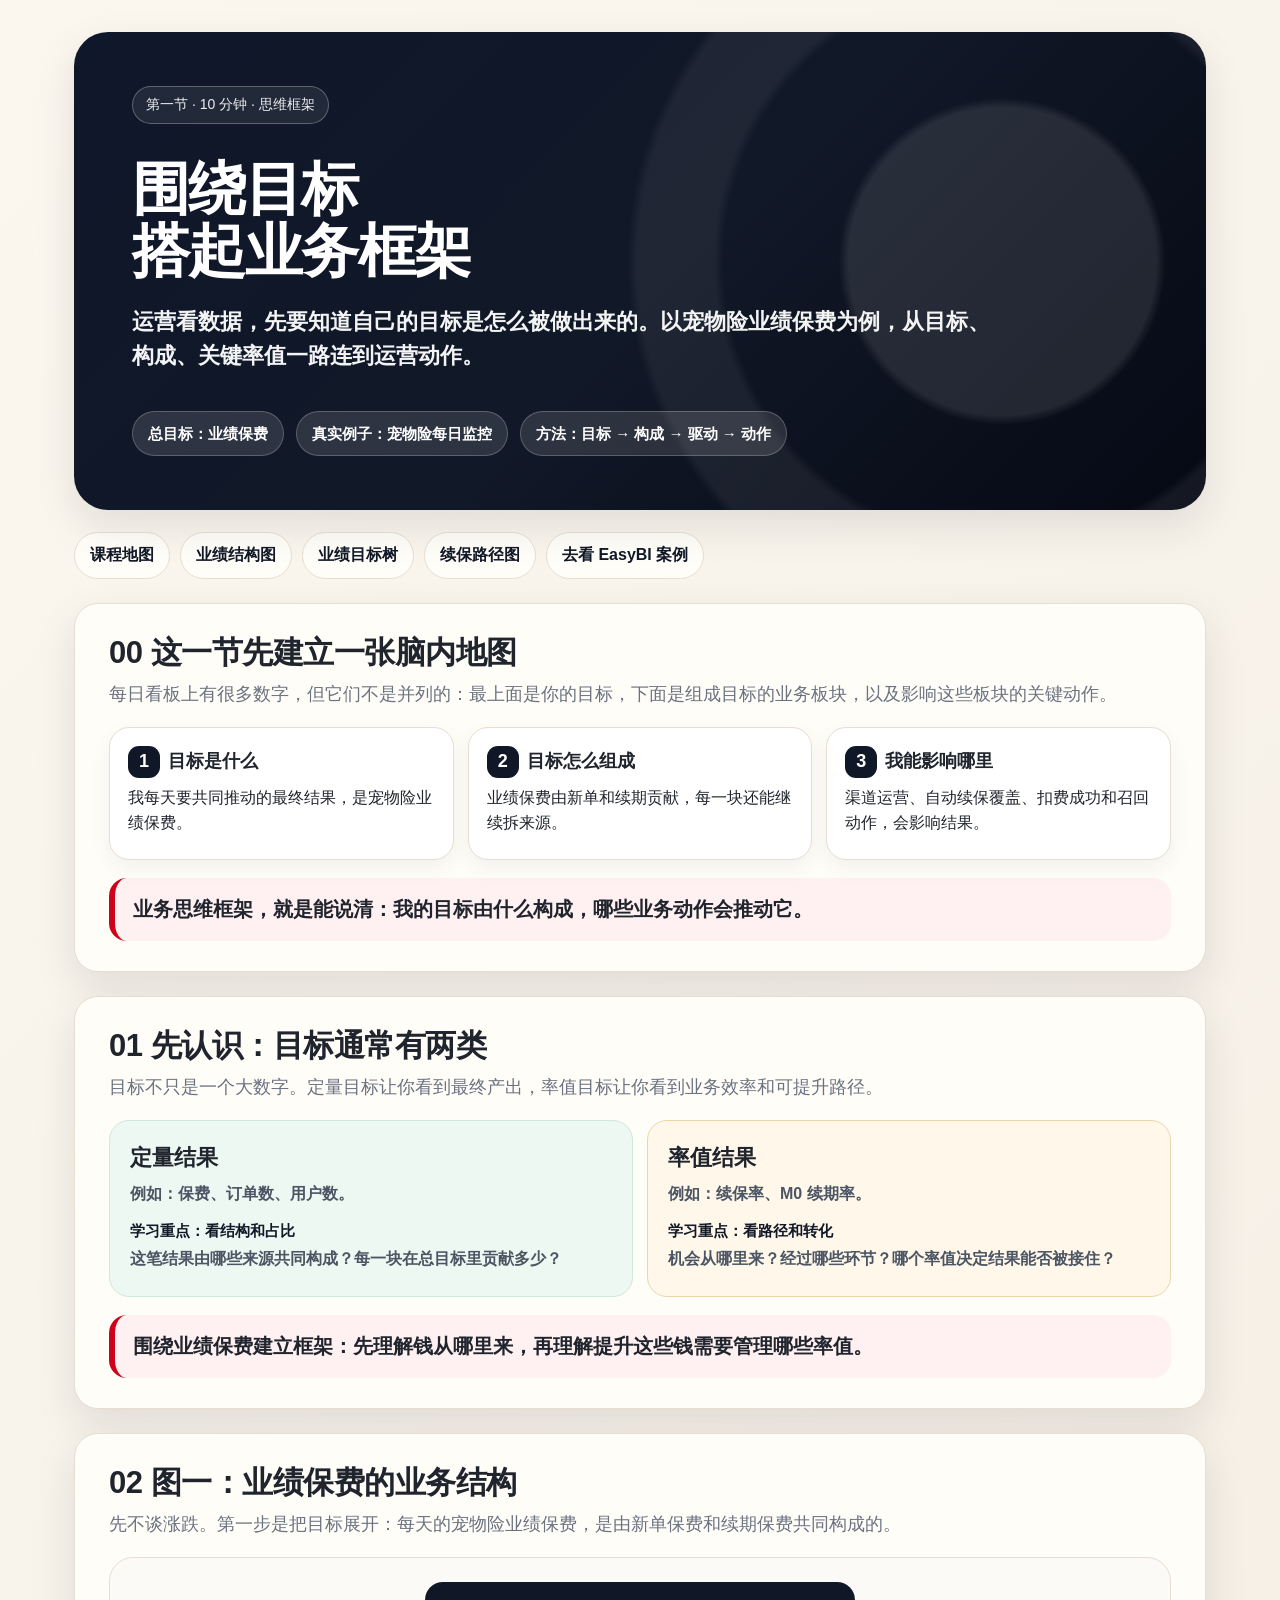
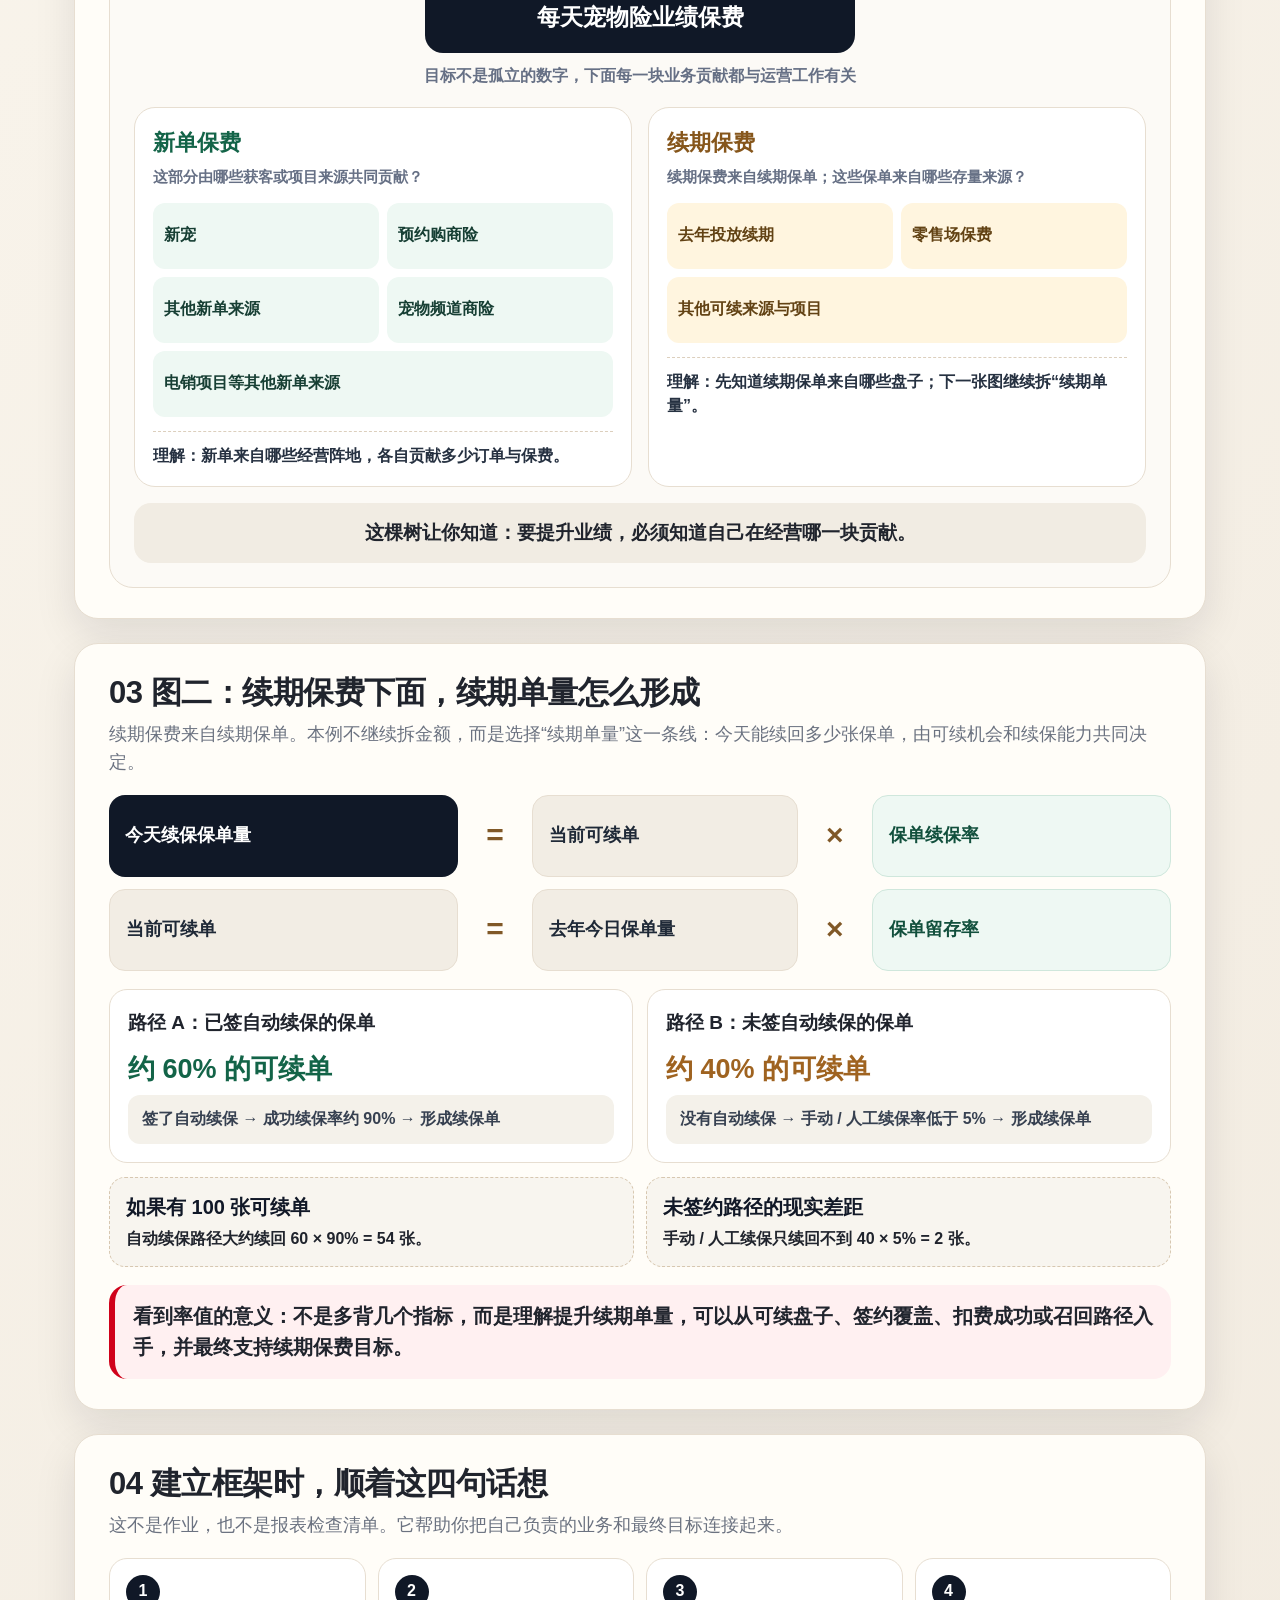
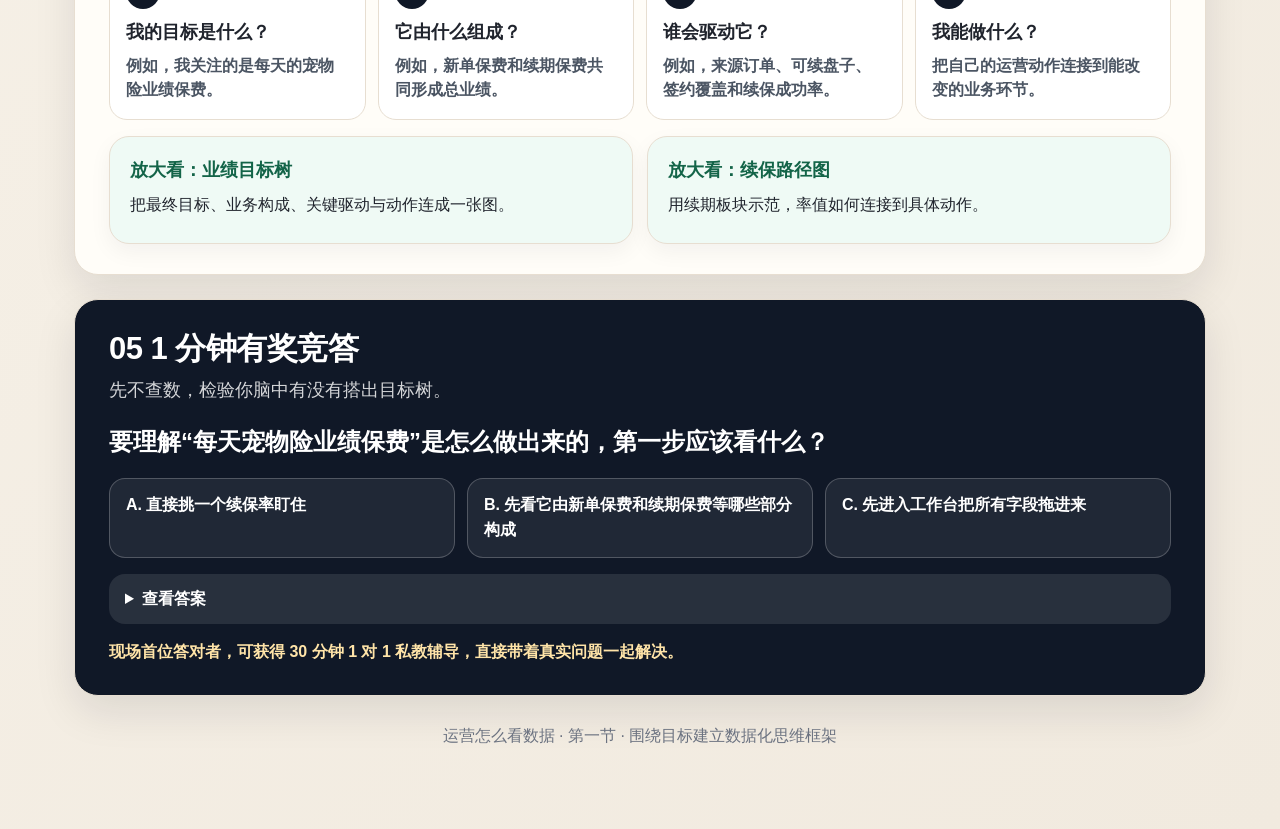
==== commit 86b82471: "整体优化 1" ====
--- a/01_先想清楚再查数_20分钟版.html
+++ b/01_先想清楚再查数_20分钟版.html
@@ -3,147 +3,219 @@
 <head>
   <meta charset="utf-8">
   <meta name="viewport" content="width=device-width,initial-scale=1">
-  <title>第 1 期 · 先想清楚再查数</title>
+  <title>第一节 · 怎么围绕目标，建立数据化的思维框架</title>
   <link rel="stylesheet" href="assets/style.css">
+  <style>
+    .lesson-route{display:grid;grid-template-columns:repeat(3,minmax(0,1fr));gap:14px}
+    .lesson-route .card{padding:18px}
+    .goal-grid{display:grid;grid-template-columns:repeat(2,minmax(0,1fr));gap:14px}
+    .goal-card{border-radius:20px;border:1px solid var(--line);padding:20px;background:#fff}
+    .goal-card.amount{background:#eef8f3;border-color:#cfe7dc}
+    .goal-card.rate{background:#fff7ea;border-color:#ead6ab}
+    .goal-card h3{margin:0 0 7px;font-size:22px}
+    .goal-card strong{display:block;margin:12px 0 5px;font-size:15px;color:#111827}
+    .goal-card p{margin:.25em 0;color:#4b5563;font-weight:700}
+    .map{margin-top:18px;padding:24px;border-radius:24px;border:1px solid var(--line);background:#fcfaf6}
+    .map-title{max-width:430px;margin:0 auto 18px;padding:18px 20px;text-align:center;background:var(--blue);color:#fff;border-radius:18px;font-size:23px;font-weight:900}
+    .map-caption{margin:-7px auto 18px;max-width:630px;text-align:center;color:#667085;font-weight:700}
+    .map-branches{display:grid;grid-template-columns:repeat(2,minmax(0,1fr));gap:16px}
+    .branch{background:#fff;border:1px solid var(--line);border-radius:21px;padding:18px}
+    .branch h3{margin:0 0 5px;font-size:22px;color:#136448}
+    .branch.renew h3{color:#86561b}
+    .branch .branch-question{font-size:15px;color:#667085;font-weight:800;margin:0 0 14px}
+    .source-grid{display:grid;grid-template-columns:repeat(2,minmax(0,1fr));gap:8px}
+    .source{min-height:66px;padding:10px 11px;border-radius:12px;background:#eef8f3;color:#173f34;font-weight:800;display:flex;align-items:center}
+    .branch.renew .source{background:#fff5df;color:#624214}
+    .source.wide{grid-column:1/-1}
+    .branch-footer{margin:14px 0 0;padding-top:12px;border-top:1px dashed #dccfbd;color:#263141;font-weight:900}
+    .decision-strip{margin-top:16px;border-radius:17px;background:#f1ece3;padding:15px 18px;text-align:center;font-size:19px;font-weight:900}
+    .formula-stack{display:grid;gap:12px;margin-top:18px}
+    .formula-row{display:grid;grid-template-columns:minmax(210px,1.05fr) 54px minmax(150px,.8fr) 54px minmax(160px,.9fr);gap:10px;align-items:center}
+    .formula-node{min-height:82px;padding:14px 16px;border-radius:16px;background:#101827;color:#fff;display:grid;align-content:center;font-size:18px;font-weight:900}
+    .formula-node.light{background:#f2ede4;color:#1f2937;border:1px solid var(--line)}
+    .formula-node.accent{background:#eef8f3;color:#12503d;border:1px solid #cfe7dc}
+    .formula-op{text-align:center;color:#805827;font-size:30px;font-weight:900}
+    .paths{display:grid;grid-template-columns:repeat(2,minmax(0,1fr));gap:14px;margin-top:18px}
+    .path{border-radius:18px;padding:18px;border:1px solid var(--line);background:#fff}
+    .path h4{font-size:19px;margin:0 0 12px}
+    .path-value{font-size:27px;font-weight:900;color:#136448;margin-bottom:4px}
+    .path.manual .path-value{color:#9f6320}
+    .path-flow{border-radius:12px;background:#f4f1ea;padding:12px 14px;font-weight:800;color:#374151}
+    .simple-math{display:grid;grid-template-columns:repeat(2,minmax(0,1fr));gap:12px;margin-top:14px}
+    .simple-math div{border-radius:16px;padding:14px 16px;background:#f8f5ef;border:1px dashed #d7c7b0;font-weight:800}
+    .simple-math b{display:block;color:#111827;font-size:20px;margin-bottom:4px}
+    .question-list{display:grid;grid-template-columns:repeat(4,minmax(0,1fr));gap:12px;margin-top:16px}
+    .question{border:1px solid var(--line);border-radius:18px;background:#fff;padding:16px}
+    .question b{display:grid;place-items:center;width:34px;height:34px;border-radius:999px;background:var(--blue);color:#fff;margin-bottom:10px}
+    .question h3{font-size:18px;margin:0 0 7px}
+    .question p{margin:0;color:#4b5563;font-weight:700}
+    .action-table strong{color:#14614a}
+    .class-flow{display:grid;grid-template-columns:repeat(4,minmax(0,1fr));gap:12px}
+    .class-flow .card p{color:#4b5563;font-weight:700}
+    @media(max-width:820px){
+      .lesson-route,.goal-grid,.map-branches,.paths,.simple-math,.question-list,.class-flow{grid-template-columns:1fr}
+      .formula-row{grid-template-columns:1fr}
+      .formula-op{height:32px;line-height:32px}
+      .source-grid{grid-template-columns:1fr}
+    }
+  </style>
 </head>
 <body>
 <main class="deck">
   <section class="hero">
-    <span class="eyebrow">第 1 期 · 思考框架课</span>
-    <h1>先想清楚<br>再查数</h1>
-    <p>第一节不讲怎么写需求，也不急着点工作台。先学一个顺序：先定目标，再拆公式，最后才决定看什么数据。</p>
+    <span class="eyebrow">第一节 · 10 分钟 · 思维框架</span>
+    <h1>围绕目标<br>搭起业务框架</h1>
+    <p>运营看数据，先要知道自己的目标是怎么被做出来的。以宠物险业绩保费为例，从目标、构成、关键率值一路连到运营动作。</p>
     <div class="meta">
-      <span class="chip">时长：20 分钟</span>
-      <span class="chip">对象：运营全员</span>
-      <span class="chip">现场工具：想清楚卡 / 拆指标卡</span>
+      <span class="chip">总目标：业绩保费</span>
+      <span class="chip">真实例子：宠物险每日监控</span>
+      <span class="chip">方法：目标 → 构成 → 驱动 → 动作</span>
     </div>
   </section>
 
   <nav class="nav">
     <a href="index.html">课程地图</a>
-    <a href="02_数据是怎么来的_20分钟版.html">下一期</a>
-    <a href="templates/指标拆解练习表.html">拆指标卡</a>
-    <a href="templates/目标-拆解-数据自检卡.html">想清楚卡</a>
+    <a href="#daily-performance-map">业绩结构图</a>
+    <a href="templates/目标-拆解-数据自检卡.html">业绩目标树</a>
+    <a href="templates/指标拆解练习表.html">续保路径图</a>
+    <a href="03_EasyBI探索分析_20分钟版.html#basic-case">去看 EasyBI 案例</a>
   </nav>
 
   <section class="section">
-    <h2>00 这节课只讲一个顺序</h2>
-    <p class="lead">很多数据问题不是查不出来，而是一开始就没想清楚：到底要解决什么业务问题。</p>
-    <div class="grid three">
-      <div class="card"><h4>第一步：目标</h4><p>先说清楚业务上想改善什么。比如：降低断保、提高续保保费、判断某个渠道是否异常。</p></div>
-      <div class="card"><h4>第二步：拆解</h4><p>把目标拆成能计算的公式。先看“本来有机会发生多少”，再看“实际完成多少”。</p></div>
-      <div class="card"><h4>第三步：数据</h4><p>公式拆清楚后，再决定去工作台看哪些数、按哪些维度看、缺什么再找数据同学补。</p></div>
-    </div>
-    <div class="takeaway">顺序不能反：不是“先拉一堆数再找结论”，而是“先拆清楚问题，再找对应数据”。</div>
+    <h2>00 这一节先建立一张脑内地图</h2>
+    <p class="lead">每日看板上有很多数字，但它们不是并列的：最上面是你的目标，下面是组成目标的业务板块，以及影响这些板块的关键动作。</p>
+    <div class="lesson-route">
+      <div class="card"><h4><span class="num">1</span>目标是什么</h4><p>我每天要共同推动的最终结果，是宠物险业绩保费。</p></div>
+      <div class="card"><h4><span class="num">2</span>目标怎么组成</h4><p>业绩保费由新单和续期贡献，每一块还能继续拆来源。</p></div>
+      <div class="card"><h4><span class="num">3</span>我能影响哪里</h4><p>渠道运营、自动续保覆盖、扣费成功和召回动作，会影响结果。</p></div>
+    </div>
+    <div class="takeaway">业务思维框架，就是能说清：我的目标由什么构成，哪些业务动作会推动它。</div>
   </section>
 
   <section class="section" id="think-card-entry">
-    <h2>01 先定目标：别一上来就说“续保率下降了”</h2>
-    <p class="lead">“续保率下降”只是现象，不是目标。目标要说清楚：我们想保护哪块业务结果。</p>
-    <div class="compare">
-      <div class="bad"><h4>不够清楚</h4><p>“最近续保率下降了，帮我看看原因。”</p><p class="mini">问题：不知道你想保护保单数、保费、利润，还是某个重点渠道。</p></div>
-      <div class="good"><h4>更清楚</h4><p>“我想判断 4 月续保保费下降，主要是不是某个渠道或某个续保环节出了问题，方便决定后面改提醒、改入口，还是做定向召回。”</p><p class="mini">好处：目标、范围、后续动作都说清楚了。</p></div>
-    </div>
-    <div class="takeaway">先把目标说成业务话：我要改善什么结果？如果找到原因，准备改什么？</div>
-  </section>
-
+    <h2>01 先认识：目标通常有两类</h2>
+    <p class="lead">目标不只是一个大数字。定量目标让你看到最终产出，率值目标让你看到业务效率和可提升路径。</p>
+    <div class="goal-grid">
+      <div class="goal-card amount">
+        <h3>定量结果</h3>
+        <p>例如：保费、订单数、用户数。</p>
+        <strong>学习重点：看结构和占比</strong>
+        <p>这笔结果由哪些来源共同构成？每一块在总目标里贡献多少？</p>
+      </div>
+      <div class="goal-card rate">
+        <h3>率值结果</h3>
+        <p>例如：续保率、M0 续期率。</p>
+        <strong>学习重点：看路径和转化</strong>
+        <p>机会从哪里来？经过哪些环节？哪个率值决定结果能否被接住？</p>
+      </div>
+    </div>
+    <div class="takeaway">围绕业绩保费建立框架：先理解钱从哪里来，再理解提升这些钱需要管理哪些率值。</div>
+  </section>
+
+  <section class="section" id="daily-performance-map">
+    <h2>02 图一：业绩保费的业务结构</h2>
+    <p class="lead">先不谈涨跌。第一步是把目标展开：每天的宠物险业绩保费，是由新单保费和续期保费共同构成的。</p>
+    <div class="map">
+      <div class="map-title">每天宠物险业绩保费</div>
+      <p class="map-caption">目标不是孤立的数字，下面每一块业务贡献都与运营工作有关</p>
+      <div class="map-branches">
+        <article class="branch">
+          <h3>新单保费</h3>
+          <p class="branch-question">这部分由哪些获客或项目来源共同贡献？</p>
+          <div class="source-grid">
+            <div class="source">新宠</div>
+            <div class="source">预约购商险</div>
+            <div class="source">其他新单来源</div>
+            <div class="source">宠物频道商险</div>
+            <div class="source wide">电销项目等其他新单来源</div>
+          </div>
+          <p class="branch-footer">理解：新单来自哪些经营阵地，各自贡献多少订单与保费。</p>
+        </article>
+        <article class="branch renew">
+          <h3>续期保费</h3>
+          <p class="branch-question">续期保费来自续期保单；这些保单来自哪些存量来源？</p>
+          <div class="source-grid">
+            <div class="source">去年投放续期</div>
+            <div class="source">零售场保费</div>
+            <div class="source wide">其他可续来源与项目</div>
+          </div>
+          <p class="branch-footer">理解：先知道续期保单来自哪些盘子；下一张图继续拆“续期单量”。</p>
+        </article>
+      </div>
+      <div class="decision-strip">这棵树让你知道：要提升业绩，必须知道自己在经营哪一块贡献。</div>
+    </div>
+  </section>
+
+  <section class="section" id="split-card-entry">
+    <h2>03 图二：续期保费下面，续期单量怎么形成</h2>
+    <p class="lead">续期保费来自续期保单。本例不继续拆金额，而是选择“续期单量”这一条线：今天能续回多少张保单，由可续机会和续保能力共同决定。</p>
+    <div class="formula-stack">
+      <div class="formula-row">
+        <div class="formula-node">今天续保保单量</div>
+        <div class="formula-op">=</div>
+        <div class="formula-node light">当前可续单</div>
+        <div class="formula-op">×</div>
+        <div class="formula-node accent">保单续保率</div>
+      </div>
+      <div class="formula-row">
+        <div class="formula-node light">当前可续单</div>
+        <div class="formula-op">=</div>
+        <div class="formula-node light">去年今日保单量</div>
+        <div class="formula-op">×</div>
+        <div class="formula-node accent">保单留存率</div>
+      </div>
+    </div>
+    <div class="paths">
+      <article class="path">
+        <h4>路径 A：已签自动续保的保单</h4>
+        <div class="path-value">约 60% 的可续单</div>
+        <div class="path-flow">签了自动续保 → 成功续保率约 90% → 形成续保单</div>
+      </article>
+      <article class="path manual">
+        <h4>路径 B：未签自动续保的保单</h4>
+        <div class="path-value">约 40% 的可续单</div>
+        <div class="path-flow">没有自动续保 → 手动 / 人工续保率低于 5% → 形成续保单</div>
+      </article>
+    </div>
+    <div class="simple-math">
+      <div><b>如果有 100 张可续单</b>自动续保路径大约续回 60 × 90% = 54 张。</div>
+      <div><b>未签约路径的现实差距</b>手动 / 人工续保只续回不到 40 × 5% = 2 张。</div>
+    </div>
+    <div class="takeaway">看到率值的意义：不是多背几个指标，而是理解提升续期单量，可以从可续盘子、签约覆盖、扣费成功或召回路径入手，并最终支持续期保费目标。</div>
+  </section>
 
   <section class="section">
-    <h2>02 现场用想清楚卡过一遍</h2>
-    <p class="lead">这里就是想清楚卡的位置：目标还没说清楚时，先别拆公式，也别打开工作台。</p>
-    <div class="grid two">
-      <a class="card good" href="templates/目标-拆解-数据自检卡.html"><h4>打开想清楚卡</h4><p>适合放在本节这里现场看：先确认业务目标、核心指标、后续动作。</p></a>
-      <div class="card"><h4>讲师提示</h4><p>不要让大家填完整卡片，只要能说出“我要判断什么、找到原因后改什么”。</p></div>
-    </div>
-  </section>
-
-  <section class="section">
-    <h2>03 再拆公式：先看分子和分母</h2>
-    <p class="lead">以 T+30 保费续保率为例，先别急着看渠道、城市、用户层级，先把这个指标怎么算讲明白。</p>
-    <table>
-      <thead><tr><th>指标</th><th>公式</th><th>人话解释</th></tr></thead>
-      <tbody>
-        <tr><td>T+30 保费续保率</td><td>T+30 续保保费 ÷ 到期保费</td><td>4 月本来有多少钱到期，其中有多少钱在到期后 30 天内又续上了</td></tr>
-        <tr><td>分母：到期保费</td><td>4 月到期保单对应的保费</td><td>这次本来可以续的盘子有多大</td></tr>
-        <tr><td>分子：T+30 续保保费</td><td>到期后 30 天内重新投保成功的保费</td><td>这个盘子里，最后留下来了多少钱</td></tr>
-      </tbody>
-    </table>
-    <div class="takeaway">第一层拆解只问两件事：分母变了吗？分子变了吗？</div>
-  </section>
-
-  <section class="section" id="split-card-entry">
-    <h2>04 现场用拆指标卡走一遍</h2>
-    <p class="lead">讲完公式后，不再加长表。直接打开拆指标卡，用 3 分钟把“查什么、为什么查、查完怎么动”过一遍。</p>
-    <div class="grid two">
-      <a class="card good" href="templates/指标拆解练习表.html"><h4>打开拆指标卡</h4><p>适合放在本节这里现场看：先过 4 个问题，再看续保保费下降的拆法。</p></a>
-      <div class="card"><h4>讲师提示</h4><p>重点不是让大家填表，而是让运营同学记住：先看分母盘子，再看分子完成。</p></div>
-    </div>
-  </section>
-
-  <section class="section">
-    <h2>05 继续拆：到底是哪一块少了</h2>
-    <p class="lead">如果续保率下降，不要马上把所有维度都切一遍。先沿着公式往下拆。</p>
-    <table>
-      <thead><tr><th>先看</th><th>如果变了，说明什么</th><th>下一步看什么</th></tr></thead>
-      <tbody>
-        <tr><td>到期保费变少了吗？</td><td>可能是这个月到期盘子本来就小</td><td>看渠道、产品、用户层级的到期保费结构</td></tr>
-        <tr><td>续保保费变少了吗？</td><td>是真正留下来的钱少了</td><td>分别看自动扣费成功保费、用户主动重新投保保费是否下降</td></tr>
-        <tr><td>自动扣费成功保费少了吗？</td><td>可能是开通少了，或扣款失败多了</td><td>看开通率、扣款成功率、失败原因</td></tr>
-        <tr><td>用户主动重新投保保费少了吗？</td><td>可能是提醒没触达，或用户看到后没有重新投保</td><td>看提醒触达、点击、重新投保转化</td></tr>
-      </tbody>
-    </table>
-    <div class="takeaway">续保保费下降后，先拆两个来源：一部分来自自动扣费成功，另一部分来自用户主动重新投保。</div>
-  </section>
-
-  <section class="section">
-    <h2>06 最后才看数据：按公式去工作台自查</h2>
-    <p class="lead">公式拆完以后，工作台就不是随便点，而是带着问题去看。</p>
-    <table>
-      <thead><tr><th>我想确认什么</th><th>去看什么数据</th><th>看完能决定什么</th></tr></thead>
-      <tbody>
-        <tr><td>是不是到期盘子变了</td><td>近 8 周到期保费、到期保单数</td><td>判断是不是自然波动，还是某类用户减少</td></tr>
-        <tr><td>是不是续上的钱变少了</td><td>近 8 周 T+30 续保保费、保费续保率</td><td>判断问题是否真的出在续保转化</td></tr>
-        <tr><td>是不是某个渠道拖累</td><td>按渠道看分母、分子、续保率</td><td>决定是否优先处理某个渠道</td></tr>
-        <tr><td>是不是某个环节掉了</td><td>自动扣费成功、用户主动重新投保转化、提醒触达</td><td>决定改入口、改提醒，还是做召回</td></tr>
-      </tbody>
-    </table>
-    <div class="takeaway">数据不是越多越好。能回答当前问题的数据，才是有用数据。</div>
-  </section>
-
-  <section class="section">
-    <h2>07 什么时候才需要找数据同学</h2>
-    <div class="compare">
-      <div class="bad"><h4>先别提需求</h4><p>工作台已经能看到趋势、渠道、产品、时间，但自己还没先看。</p><p class="mini">这类问题先自查，不要把“我还没点开看”变成别人的数据需求。</p></div>
-      <div class="good"><h4>可以提需求</h4><p>工作台看不到关键字段，或者需要多表关联。比如支付失败原因、触达明细、用户分层、保单毛利。</p><p class="mini">提需求时重点写：目标是什么、公式拆到哪里了、现有数据缺哪一块。</p></div>
-    </div>
-    <div class="takeaway">找数据同学不是让对方替你想业务问题，而是补你自己查不到的数据拼图。</div>
-  </section>
-
-  <section class="section">
-    <h2>08 再看一个例子：投放 ROI</h2>
-    <p class="lead">同样按“目标 → 拆解 → 数据”的顺序来。</p>
-    <table>
-      <thead><tr><th>步骤</th><th>怎么想</th><th>例子</th></tr></thead>
-      <tbody>
-        <tr><td>目标</td><td>投放是不是能把成本赚回来</td><td>不是看带来多少保费，而是看能不能覆盖投放成本</td></tr>
-        <tr><td>拆解</td><td>ROI = 保单毛利 ÷ 投放成本</td><td>保单毛利 = 成交保单数 × 单均毛利，或保费收入 × 毛利率</td></tr>
-        <tr><td>数据</td><td>再看曝光、点击、转化、成交、毛利</td><td>判断是流量贵、点击差、转化低，还是产品毛利撑不住</td></tr>
-      </tbody>
-    </table>
-    <div class="takeaway">投放的核心不是“保费看起来多”，而是“毛利能不能覆盖成本”。</div>
-  </section>
-
-  <section class="section">
-    <h2>09 带走这 3 句话</h2>
-    <p class="lead">这里不再安排额外任务。下次打开工作台前，先在心里过一遍这三句话。</p>
-    <div class="grid three">
-      <div class="card"><h4>我要判断什么？</h4><p>先把现象说成一个业务判断，不要只说“看一下数据”。</p></div>
-      <div class="card"><h4>这个数怎么算？</h4><p>先确认核心指标、分子、分母，再看维度。</p></div>
-      <div class="card"><h4>查完准备做什么？</h4><p>能落到改提醒、改入口、做召回，或找人补字段。</p></div>
-    </div>
-  </section>
-
-  <footer class="footer">数据化运营训练营 · 20 分钟快讲版</footer>
+    <h2>04 建立框架时，顺着这四句话想</h2>
+    <p class="lead">这不是作业，也不是报表检查清单。它帮助你把自己负责的业务和最终目标连接起来。</p>
+    <div class="question-list">
+      <div class="question"><b>1</b><h3>我的目标是什么？</h3><p>例如，我关注的是每天的宠物险业绩保费。</p></div>
+      <div class="question"><b>2</b><h3>它由什么组成？</h3><p>例如，新单保费和续期保费共同形成总业绩。</p></div>
+      <div class="question"><b>3</b><h3>谁会驱动它？</h3><p>例如，来源订单、可续盘子、签约覆盖和续保成功率。</p></div>
+      <div class="question"><b>4</b><h3>我能做什么？</h3><p>把自己的运营动作连接到能改变的业务环节。</p></div>
+    </div>
+    <div class="grid two" style="margin-top:16px">
+      <a class="card good" href="templates/目标-拆解-数据自检卡.html"><h4>放大看：业绩目标树</h4><p>把最终目标、业务构成、关键驱动与动作连成一张图。</p></a>
+      <a class="card good" href="templates/指标拆解练习表.html"><h4>放大看：续保路径图</h4><p>用续期板块示范，率值如何连接到具体动作。</p></a>
+    </div>
+  </section>
+
+  <section class="section qa">
+    <h2>05 1 分钟有奖竞答</h2>
+    <p class="lead">先不查数，检验你脑中有没有搭出目标树。</p>
+    <div class="qa-question">要理解“每天宠物险业绩保费”是怎么做出来的，第一步应该看什么？</div>
+    <div class="qa-options">
+      <div class="qa-option">A. 直接挑一个续保率盯住</div>
+      <div class="qa-option">B. 先看它由新单保费和续期保费等哪些部分构成</div>
+      <div class="qa-option">C. 先进入工作台把所有字段拖进来</div>
+    </div>
+    <details>
+      <summary>查看答案</summary>
+      <p>答案是 B。先理解目标的业务结构，率值和工具查询才有上下文。</p>
+    </details>
+    <div class="qa-reward">现场首位答对者，可获得 30 分钟 1 对 1 私教辅导，直接带着真实问题一起解决。</div>
+  </section>
+
+  <footer class="footer">运营怎么看数据 · 第一节 · 围绕目标建立数据化思维框架</footer>
 </main>
 </body>
 </html>
--- a/assets/style.css
+++ b/assets/style.css
@@ -8,3 +8,13 @@
 a.card:hover{border-color:#d5c3aa;box-shadow:0 12px 28px rgba(16,24,39,.10)}
 .section a:not(.card), table a, .plain-link{color:#0f5f46;text-decoration:none;font-weight:900;border-bottom:2px solid rgba(15,95,70,.22)}
 .section a:not(.card):hover, table a:hover, .plain-link:hover{border-bottom-color:rgba(15,95,70,.55)}
+.qa{background:#101827;color:#fff}
+.qa h2,.qa .lead{color:#fff}.qa .lead{opacity:.82}
+.qa-question{font-size:24px;font-weight:900;margin:18px 0}
+.qa-options{display:grid;grid-template-columns:repeat(3,minmax(0,1fr));gap:12px;margin:16px 0}
+.qa-option{padding:14px 16px;border:1px solid rgba(255,255,255,.22);border-radius:16px;font-weight:800;background:rgba(255,255,255,.07)}
+.qa details{margin-top:16px;border-radius:16px;background:rgba(255,255,255,.10);padding:13px 16px}
+.qa summary{cursor:pointer;font-weight:900;color:#fff}
+.qa details p{margin:10px 0 0;color:rgba(255,255,255,.9);font-weight:700}
+.qa-reward{margin-top:16px;color:#ffe4a8;font-weight:900}
+@media(max-width:760px){.qa-options{grid-template-columns:1fr}.qa-question{font-size:20px}}
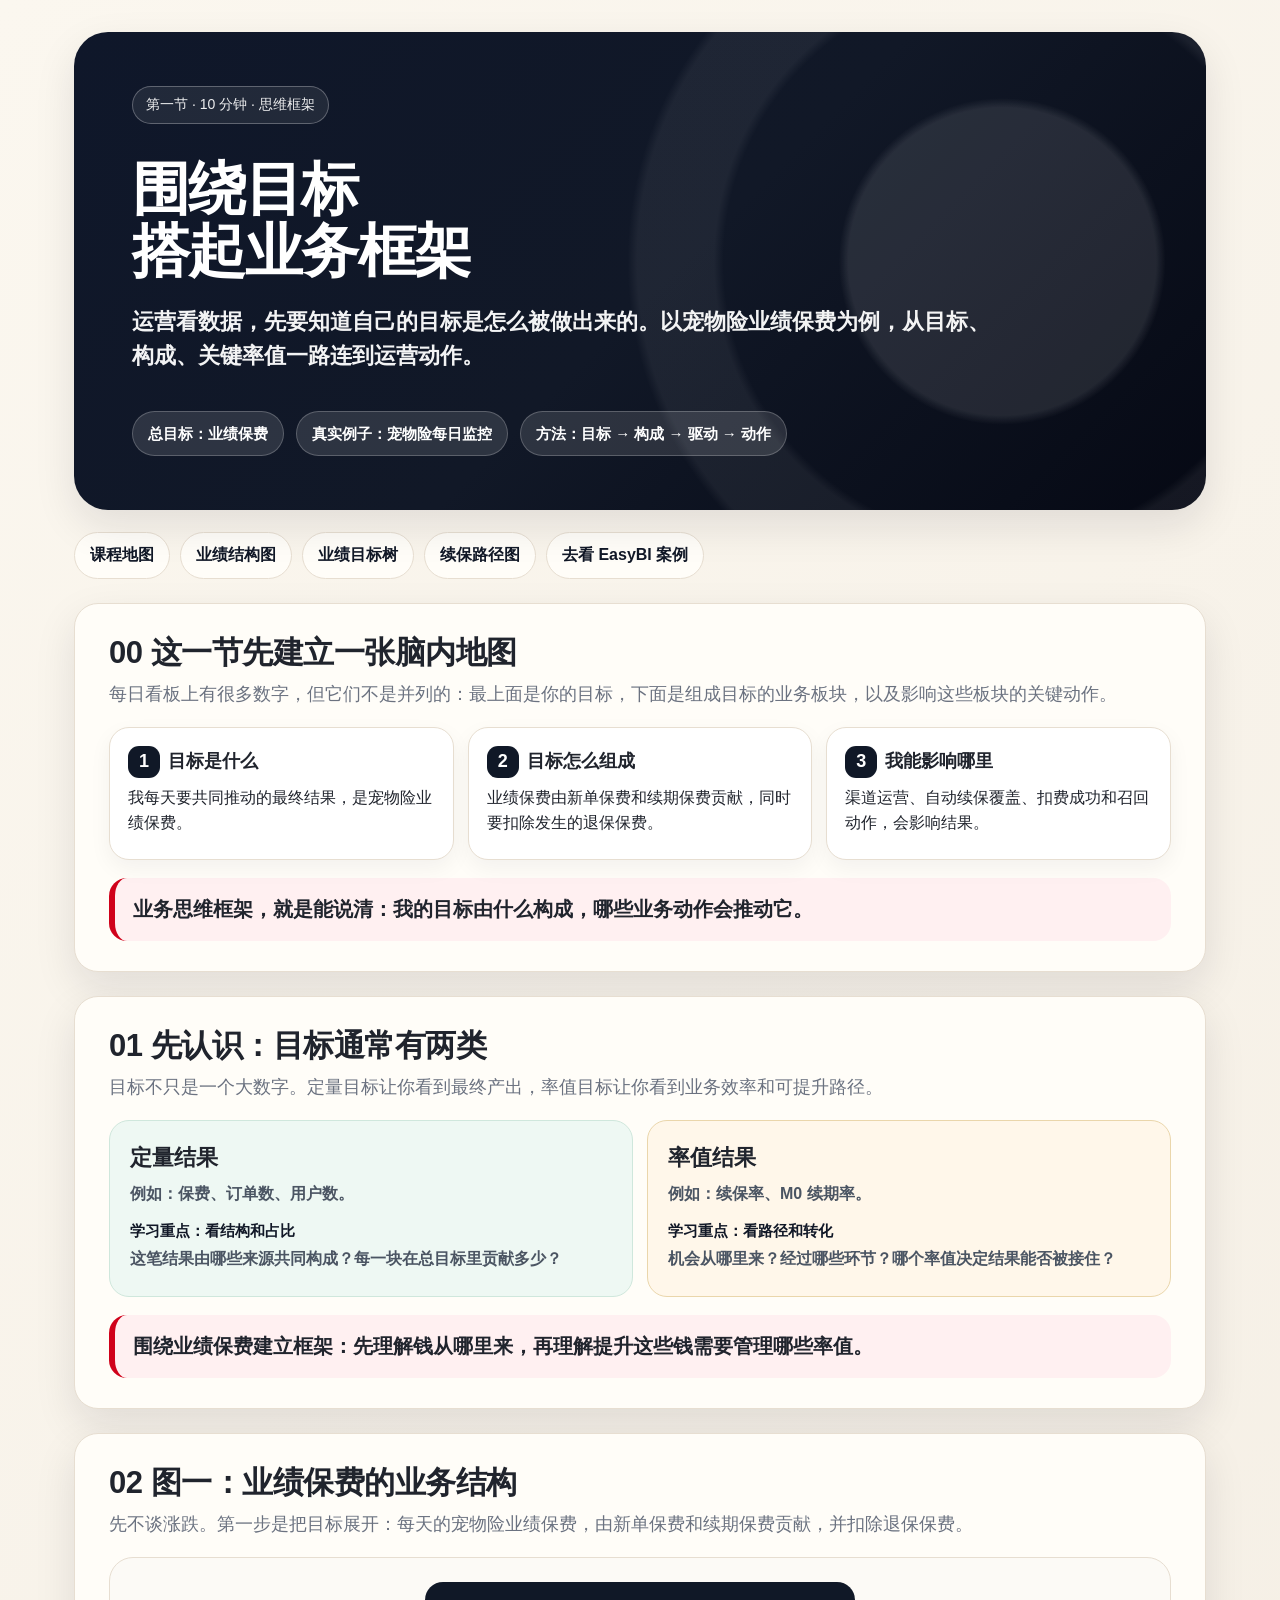
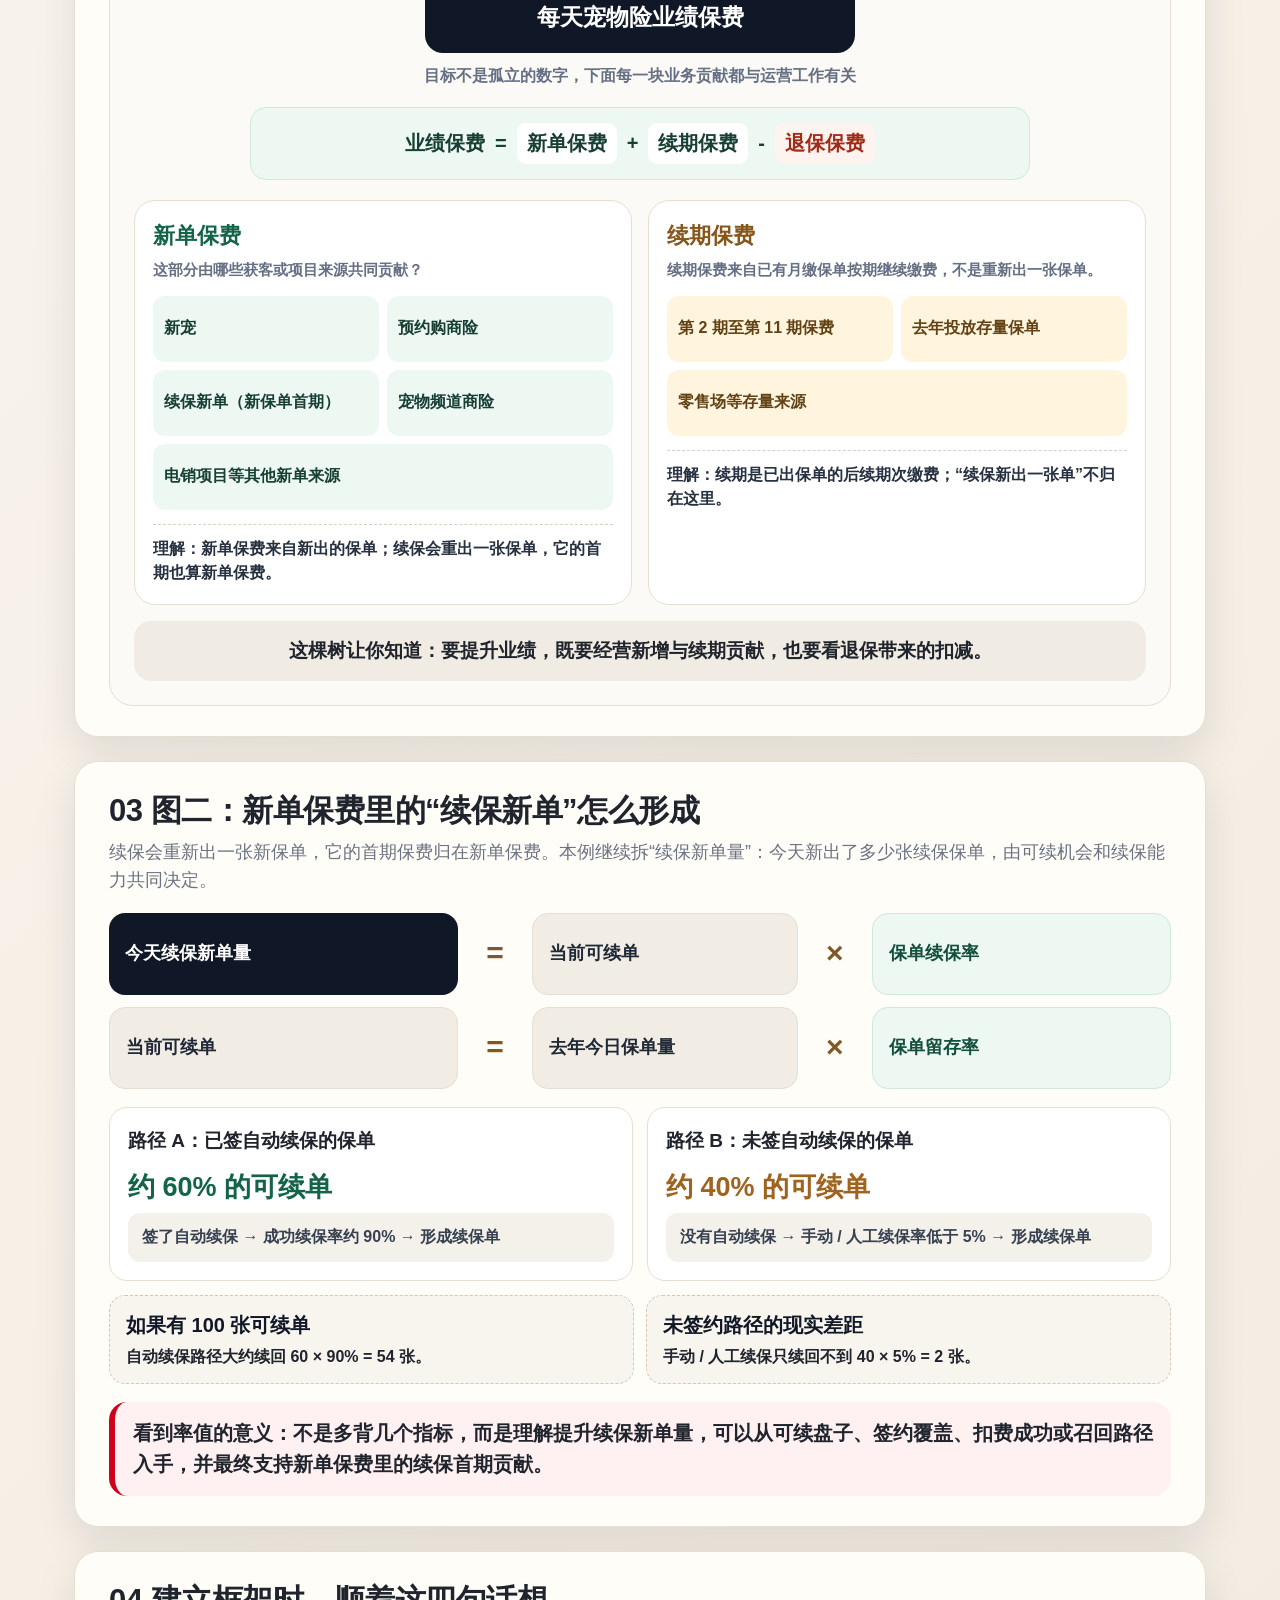
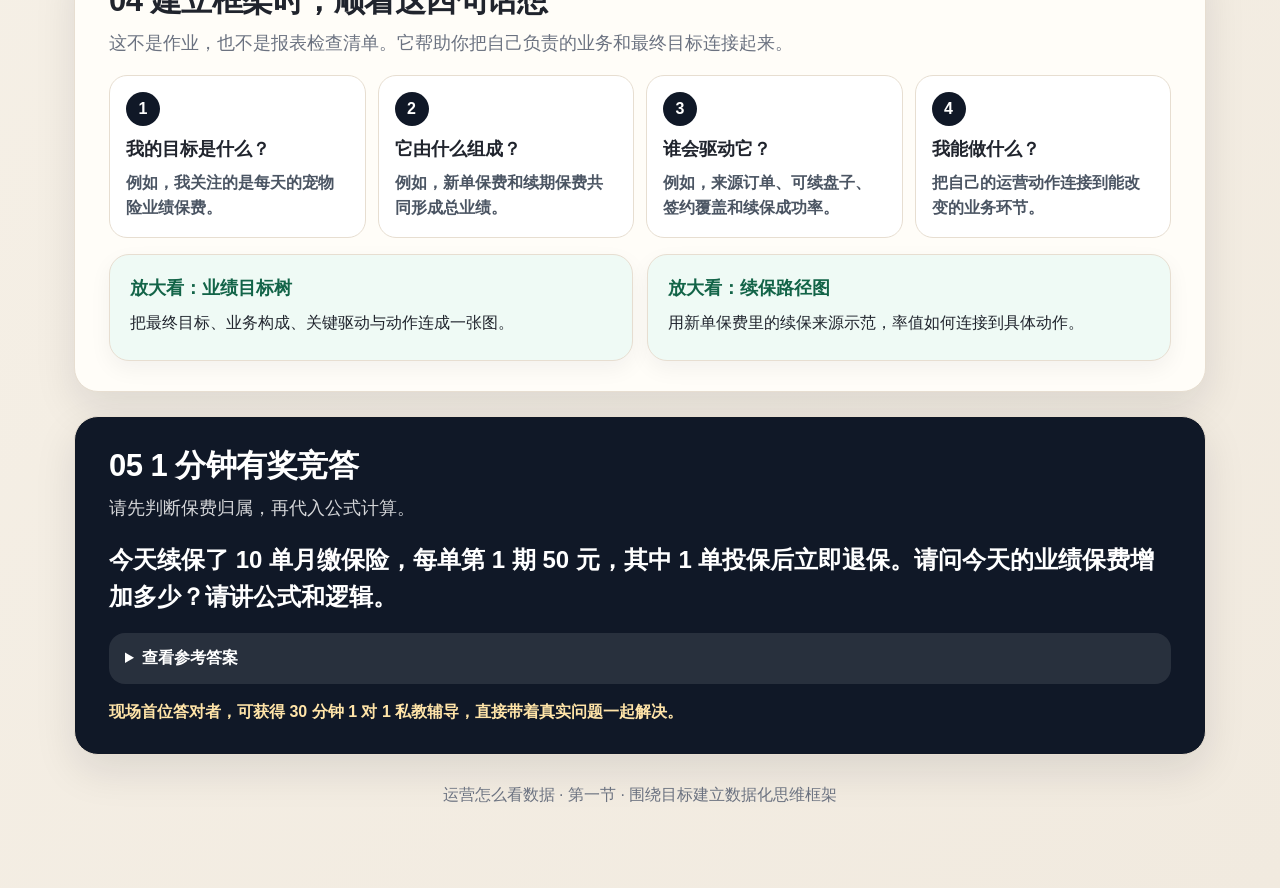
==== commit 850b9b0b: "调整Q/A 1" ====
--- a/01_先想清楚再查数_20分钟版.html
+++ b/01_先想清楚再查数_20分钟版.html
@@ -18,6 +18,9 @@
     .map{margin-top:18px;padding:24px;border-radius:24px;border:1px solid var(--line);background:#fcfaf6}
     .map-title{max-width:430px;margin:0 auto 18px;padding:18px 20px;text-align:center;background:var(--blue);color:#fff;border-radius:18px;font-size:23px;font-weight:900}
     .map-caption{margin:-7px auto 18px;max-width:630px;text-align:center;color:#667085;font-weight:700}
+    .performance-formula{display:flex;align-items:center;justify-content:center;flex-wrap:wrap;gap:10px;margin:0 auto 20px;padding:15px 18px;max-width:780px;border-radius:16px;background:#eef8f3;border:1px solid #cfe7dc;font-size:20px;font-weight:900;color:#173f34}
+    .performance-formula .term{padding:5px 10px;border-radius:9px;background:#fff}
+    .performance-formula .deduct{color:#9f2b18;background:#fff3ef}
     .map-branches{display:grid;grid-template-columns:repeat(2,minmax(0,1fr));gap:16px}
     .branch{background:#fff;border:1px solid var(--line);border-radius:21px;padding:18px}
     .branch h3{margin:0 0 5px;font-size:22px;color:#136448}
@@ -86,7 +89,7 @@
     <p class="lead">每日看板上有很多数字，但它们不是并列的：最上面是你的目标，下面是组成目标的业务板块，以及影响这些板块的关键动作。</p>
     <div class="lesson-route">
       <div class="card"><h4><span class="num">1</span>目标是什么</h4><p>我每天要共同推动的最终结果，是宠物险业绩保费。</p></div>
-      <div class="card"><h4><span class="num">2</span>目标怎么组成</h4><p>业绩保费由新单和续期贡献，每一块还能继续拆来源。</p></div>
+      <div class="card"><h4><span class="num">2</span>目标怎么组成</h4><p>业绩保费由新单保费和续期保费贡献，同时要扣除发生的退保保费。</p></div>
       <div class="card"><h4><span class="num">3</span>我能影响哪里</h4><p>渠道运营、自动续保覆盖、扣费成功和召回动作，会影响结果。</p></div>
     </div>
     <div class="takeaway">业务思维框架，就是能说清：我的目标由什么构成，哪些业务动作会推动它。</div>
@@ -114,10 +117,19 @@
 
   <section class="section" id="daily-performance-map">
     <h2>02 图一：业绩保费的业务结构</h2>
-    <p class="lead">先不谈涨跌。第一步是把目标展开：每天的宠物险业绩保费，是由新单保费和续期保费共同构成的。</p>
+    <p class="lead">先不谈涨跌。第一步是把目标展开：每天的宠物险业绩保费，由新单保费和续期保费贡献，并扣除退保保费。</p>
     <div class="map">
       <div class="map-title">每天宠物险业绩保费</div>
       <p class="map-caption">目标不是孤立的数字，下面每一块业务贡献都与运营工作有关</p>
+      <div class="performance-formula">
+        <span>业绩保费</span>
+        <span>=</span>
+        <span class="term">新单保费</span>
+        <span>+</span>
+        <span class="term">续期保费</span>
+        <span>-</span>
+        <span class="term deduct">退保保费</span>
+      </div>
       <div class="map-branches">
         <article class="branch">
           <h3>新单保费</h3>
@@ -125,33 +137,33 @@
           <div class="source-grid">
             <div class="source">新宠</div>
             <div class="source">预约购商险</div>
-            <div class="source">其他新单来源</div>
+            <div class="source">续保新单（新保单首期）</div>
             <div class="source">宠物频道商险</div>
             <div class="source wide">电销项目等其他新单来源</div>
           </div>
-          <p class="branch-footer">理解：新单来自哪些经营阵地，各自贡献多少订单与保费。</p>
+          <p class="branch-footer">理解：新单保费来自新出的保单；续保会重出一张保单，它的首期也算新单保费。</p>
         </article>
         <article class="branch renew">
           <h3>续期保费</h3>
-          <p class="branch-question">续期保费来自续期保单；这些保单来自哪些存量来源？</p>
+          <p class="branch-question">续期保费来自已有月缴保单按期继续缴费，不是重新出一张保单。</p>
           <div class="source-grid">
-            <div class="source">去年投放续期</div>
-            <div class="source">零售场保费</div>
-            <div class="source wide">其他可续来源与项目</div>
+            <div class="source">第 2 期至第 11 期保费</div>
+            <div class="source">去年投放存量保单</div>
+            <div class="source wide">零售场等存量来源</div>
           </div>
-          <p class="branch-footer">理解：先知道续期保单来自哪些盘子；下一张图继续拆“续期单量”。</p>
+          <p class="branch-footer">理解：续期是已出保单的后续期次缴费；“续保新出一张单”不归在这里。</p>
         </article>
       </div>
-      <div class="decision-strip">这棵树让你知道：要提升业绩，必须知道自己在经营哪一块贡献。</div>
+    <div class="decision-strip">这棵树让你知道：要提升业绩，既要经营新增与续期贡献，也要看退保带来的扣减。</div>
     </div>
   </section>
 
   <section class="section" id="split-card-entry">
-    <h2>03 图二：续期保费下面，续期单量怎么形成</h2>
-    <p class="lead">续期保费来自续期保单。本例不继续拆金额，而是选择“续期单量”这一条线：今天能续回多少张保单，由可续机会和续保能力共同决定。</p>
+    <h2>03 图二：新单保费里的“续保新单”怎么形成</h2>
+    <p class="lead">续保会重新出一张新保单，它的首期保费归在新单保费。本例继续拆“续保新单量”：今天新出了多少张续保保单，由可续机会和续保能力共同决定。</p>
     <div class="formula-stack">
       <div class="formula-row">
-        <div class="formula-node">今天续保保单量</div>
+        <div class="formula-node">今天续保新单量</div>
         <div class="formula-op">=</div>
         <div class="formula-node light">当前可续单</div>
         <div class="formula-op">×</div>
@@ -181,7 +193,7 @@
       <div><b>如果有 100 张可续单</b>自动续保路径大约续回 60 × 90% = 54 张。</div>
       <div><b>未签约路径的现实差距</b>手动 / 人工续保只续回不到 40 × 5% = 2 张。</div>
     </div>
-    <div class="takeaway">看到率值的意义：不是多背几个指标，而是理解提升续期单量，可以从可续盘子、签约覆盖、扣费成功或召回路径入手，并最终支持续期保费目标。</div>
+    <div class="takeaway">看到率值的意义：不是多背几个指标，而是理解提升续保新单量，可以从可续盘子、签约覆盖、扣费成功或召回路径入手，并最终支持新单保费里的续保首期贡献。</div>
   </section>
 
   <section class="section">
@@ -195,22 +207,17 @@
     </div>
     <div class="grid two" style="margin-top:16px">
       <a class="card good" href="templates/目标-拆解-数据自检卡.html"><h4>放大看：业绩目标树</h4><p>把最终目标、业务构成、关键驱动与动作连成一张图。</p></a>
-      <a class="card good" href="templates/指标拆解练习表.html"><h4>放大看：续保路径图</h4><p>用续期板块示范，率值如何连接到具体动作。</p></a>
+      <a class="card good" href="templates/指标拆解练习表.html"><h4>放大看：续保路径图</h4><p>用新单保费里的续保来源示范，率值如何连接到具体动作。</p></a>
     </div>
   </section>
 
   <section class="section qa">
     <h2>05 1 分钟有奖竞答</h2>
-    <p class="lead">先不查数，检验你脑中有没有搭出目标树。</p>
-    <div class="qa-question">要理解“每天宠物险业绩保费”是怎么做出来的，第一步应该看什么？</div>
-    <div class="qa-options">
-      <div class="qa-option">A. 直接挑一个续保率盯住</div>
-      <div class="qa-option">B. 先看它由新单保费和续期保费等哪些部分构成</div>
-      <div class="qa-option">C. 先进入工作台把所有字段拖进来</div>
-    </div>
+    <p class="lead">请先判断保费归属，再代入公式计算。</p>
+    <div class="qa-question">今天续保了 10 单月缴保险，每单第 1 期 50 元，其中 1 单投保后立即退保。请问今天的业绩保费增加多少？请讲公式和逻辑。</div>
     <details>
-      <summary>查看答案</summary>
-      <p>答案是 B。先理解目标的业务结构，率值和工具查询才有上下文。</p>
+      <summary>查看参考答案</summary>
+      <p>业绩保费 = 新单保费 + 续期保费 - 退保保费 = (10 × 50) + 0 - (1 × 50) = 450 元。续保会新出保单，因此这 10 单的第 1 期计入新单保费；题目没有发生第 2 至第 11 期缴费，所以续期保费为 0。</p>
     </details>
     <div class="qa-reward">现场首位答对者，可获得 30 分钟 1 对 1 私教辅导，直接带着真实问题一起解决。</div>
   </section>
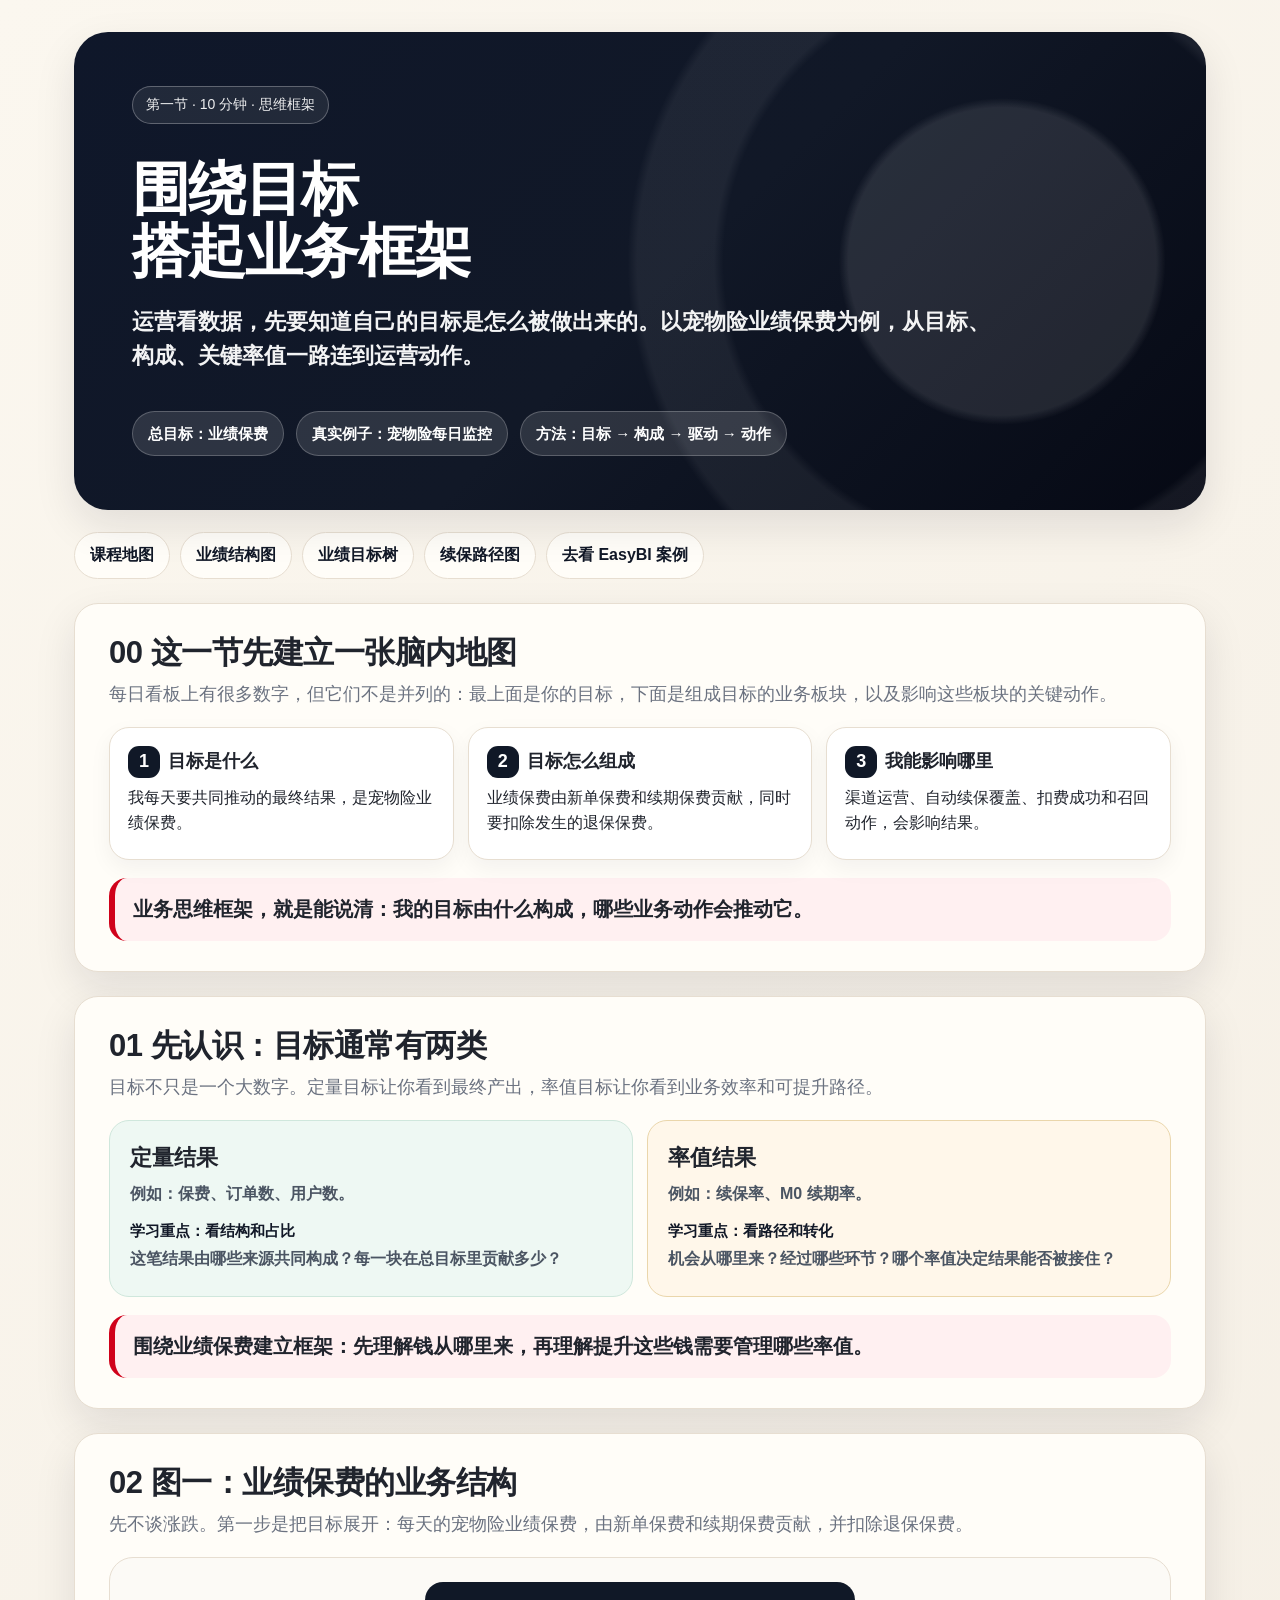
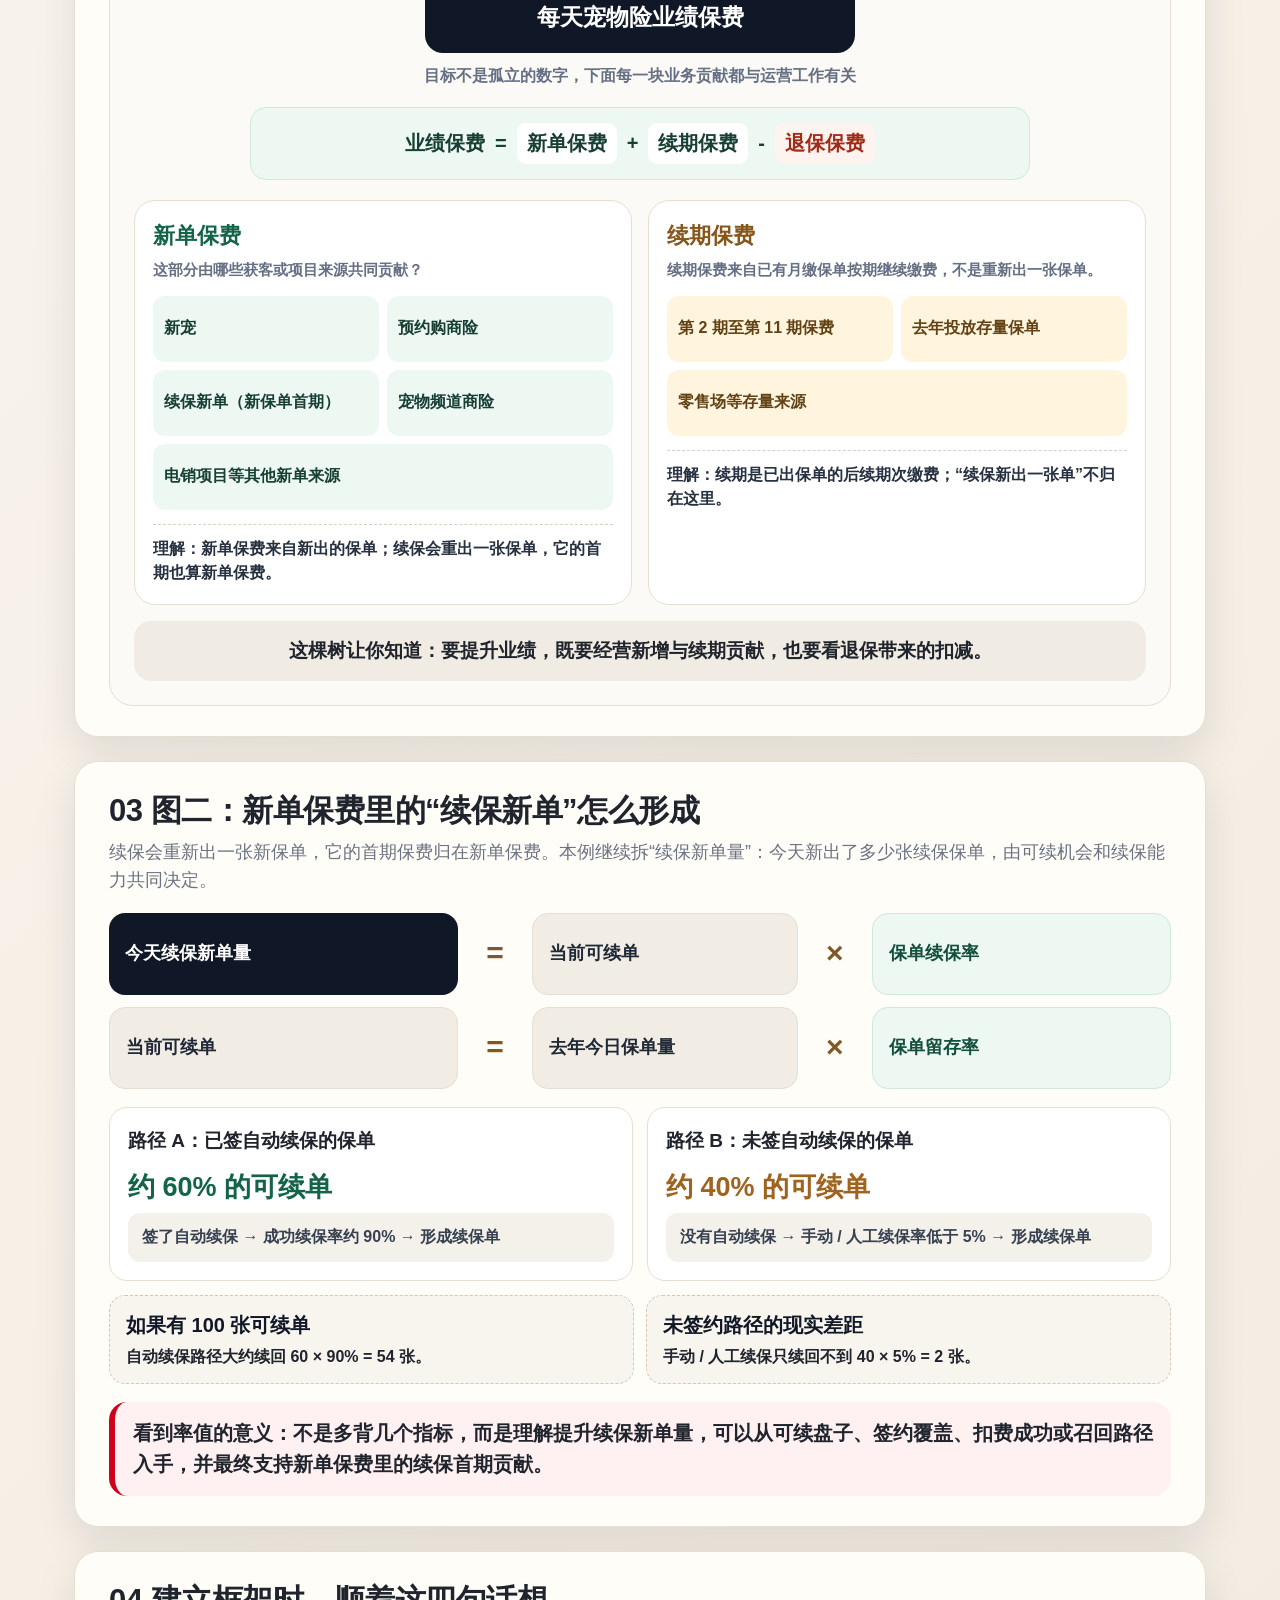
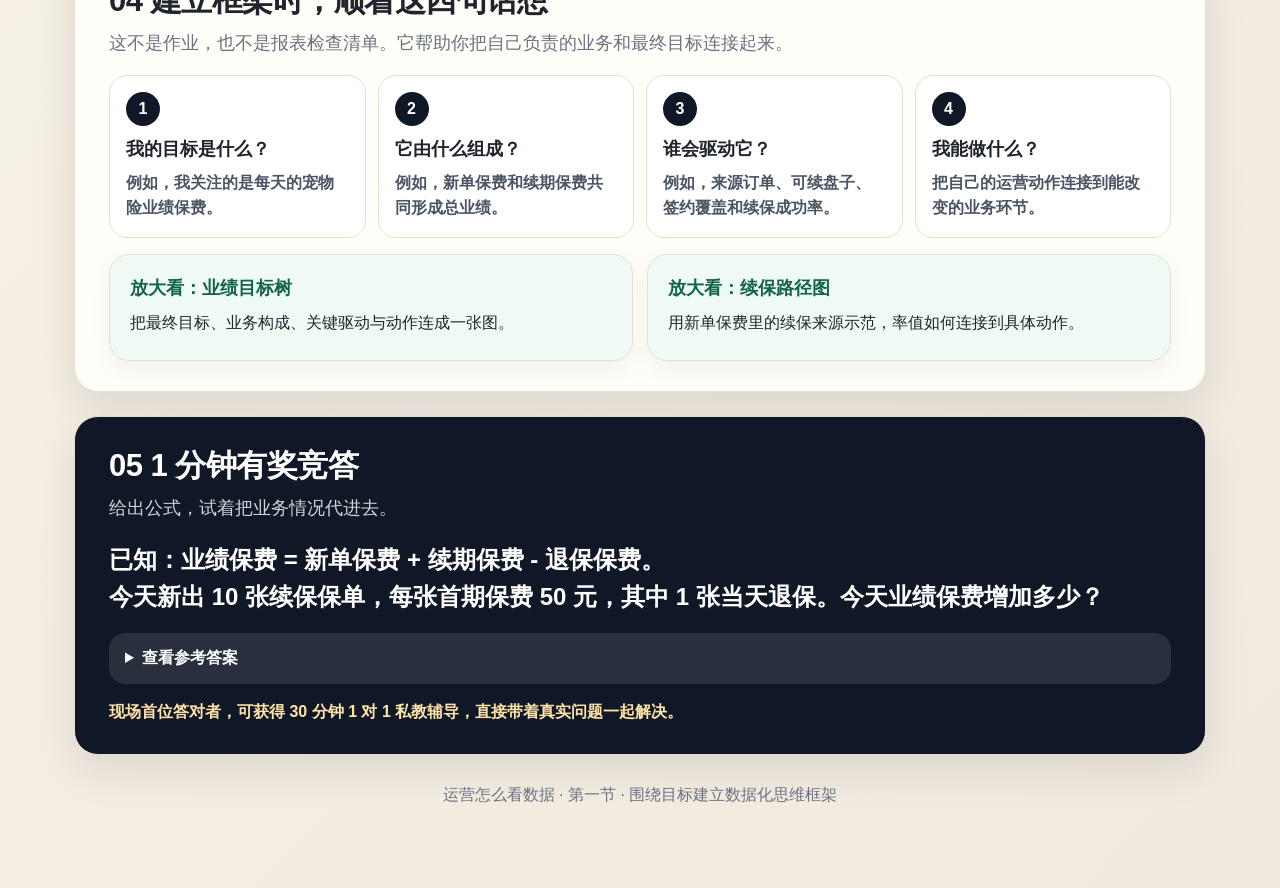
==== commit 8eb10b1f: "1 1" ====
--- a/01_先想清楚再查数_20分钟版.html
+++ b/01_先想清楚再查数_20分钟版.html
@@ -213,11 +213,11 @@
 
   <section class="section qa">
     <h2>05 1 分钟有奖竞答</h2>
-    <p class="lead">请先判断保费归属，再代入公式计算。</p>
-    <div class="qa-question">今天续保了 10 单月缴保险，每单第 1 期 50 元，其中 1 单投保后立即退保。请问今天的业绩保费增加多少？请讲公式和逻辑。</div>
+    <p class="lead">给出公式，试着把业务情况代进去。</p>
+    <div class="qa-question">已知：业绩保费 = 新单保费 + 续期保费 - 退保保费。<br>今天新出 10 张续保保单，每张首期保费 50 元，其中 1 张当天退保。今天业绩保费增加多少？</div>
     <details>
       <summary>查看参考答案</summary>
-      <p>业绩保费 = 新单保费 + 续期保费 - 退保保费 = (10 × 50) + 0 - (1 × 50) = 450 元。续保会新出保单，因此这 10 单的第 1 期计入新单保费；题目没有发生第 2 至第 11 期缴费，所以续期保费为 0。</p>
+      <p>10 × 50 - 1 × 50 = 450 元。续保会新出保单，首期计入新单保费；当天退保需要扣减。本题没有发生第 2 至第 11 期缴费，因此续期保费为 0。</p>
     </details>
     <div class="qa-reward">现场首位答对者，可获得 30 分钟 1 对 1 私教辅导，直接带着真实问题一起解决。</div>
   </section>
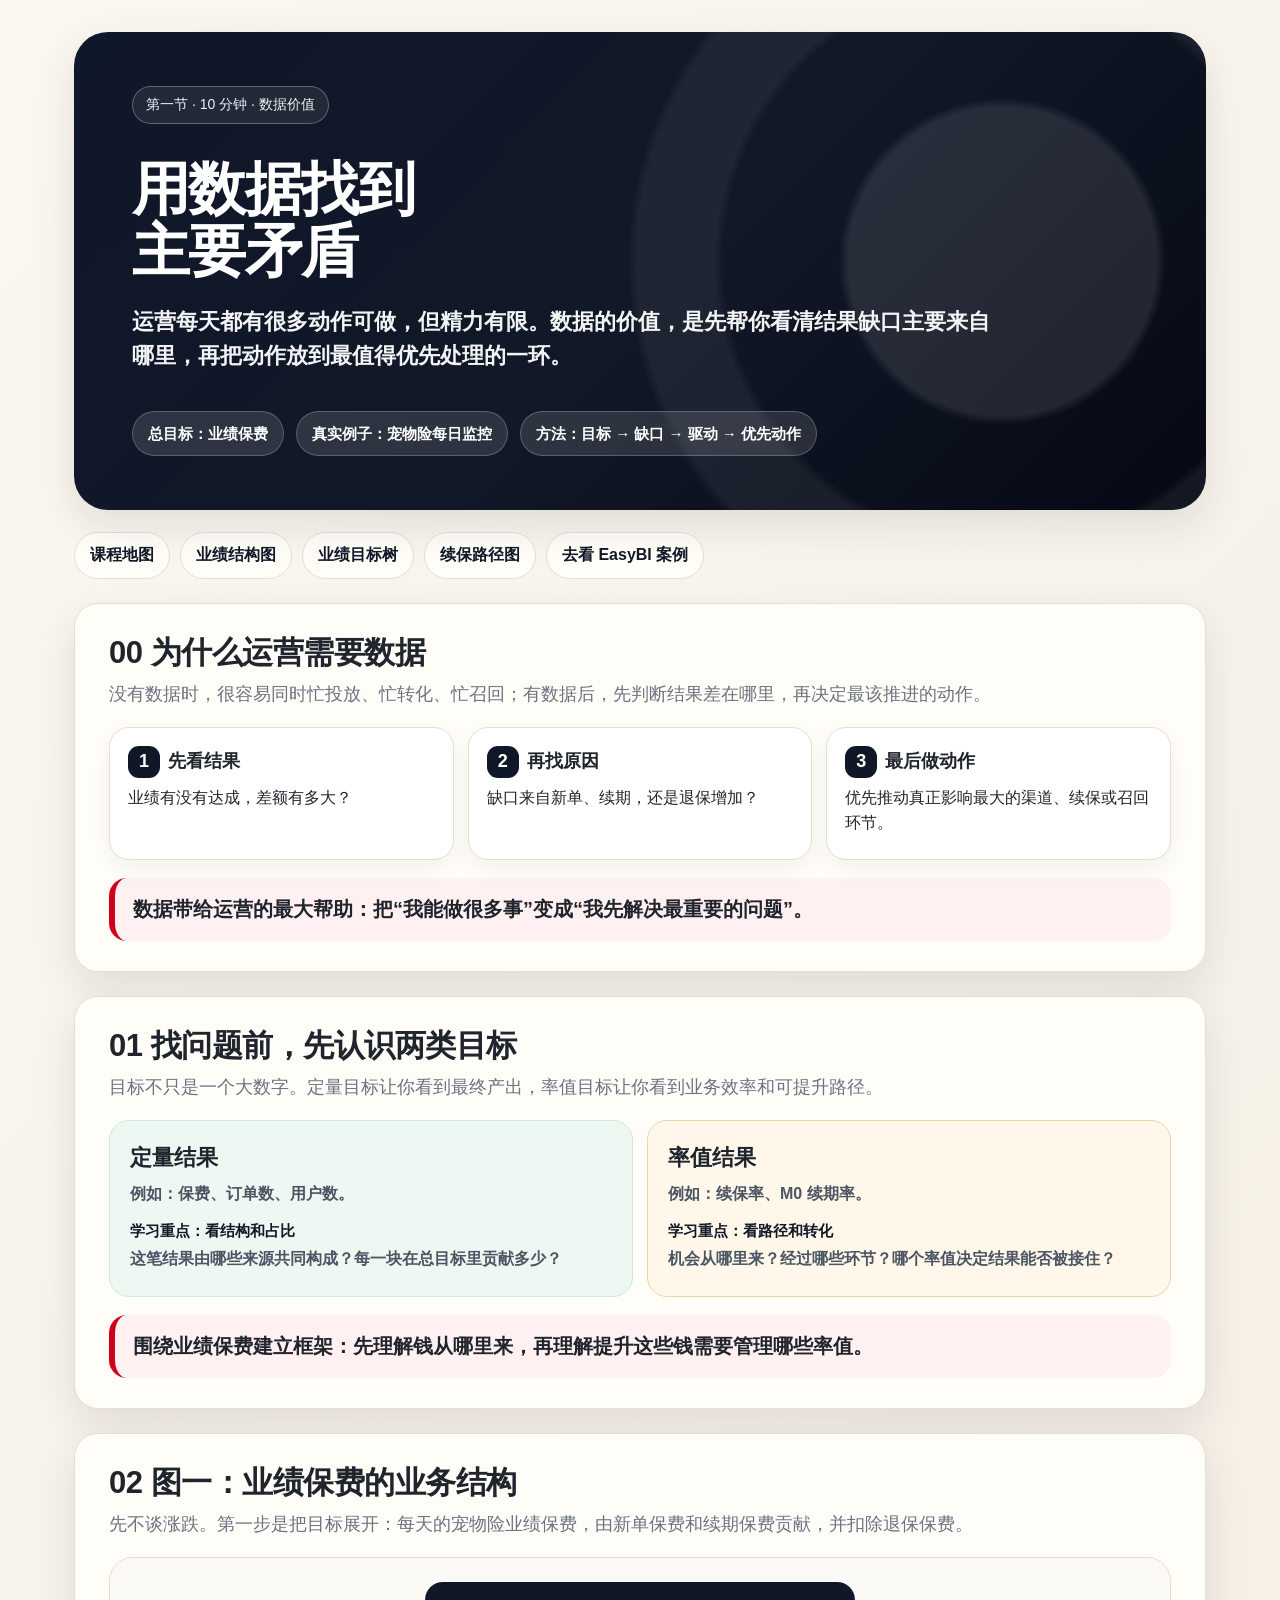
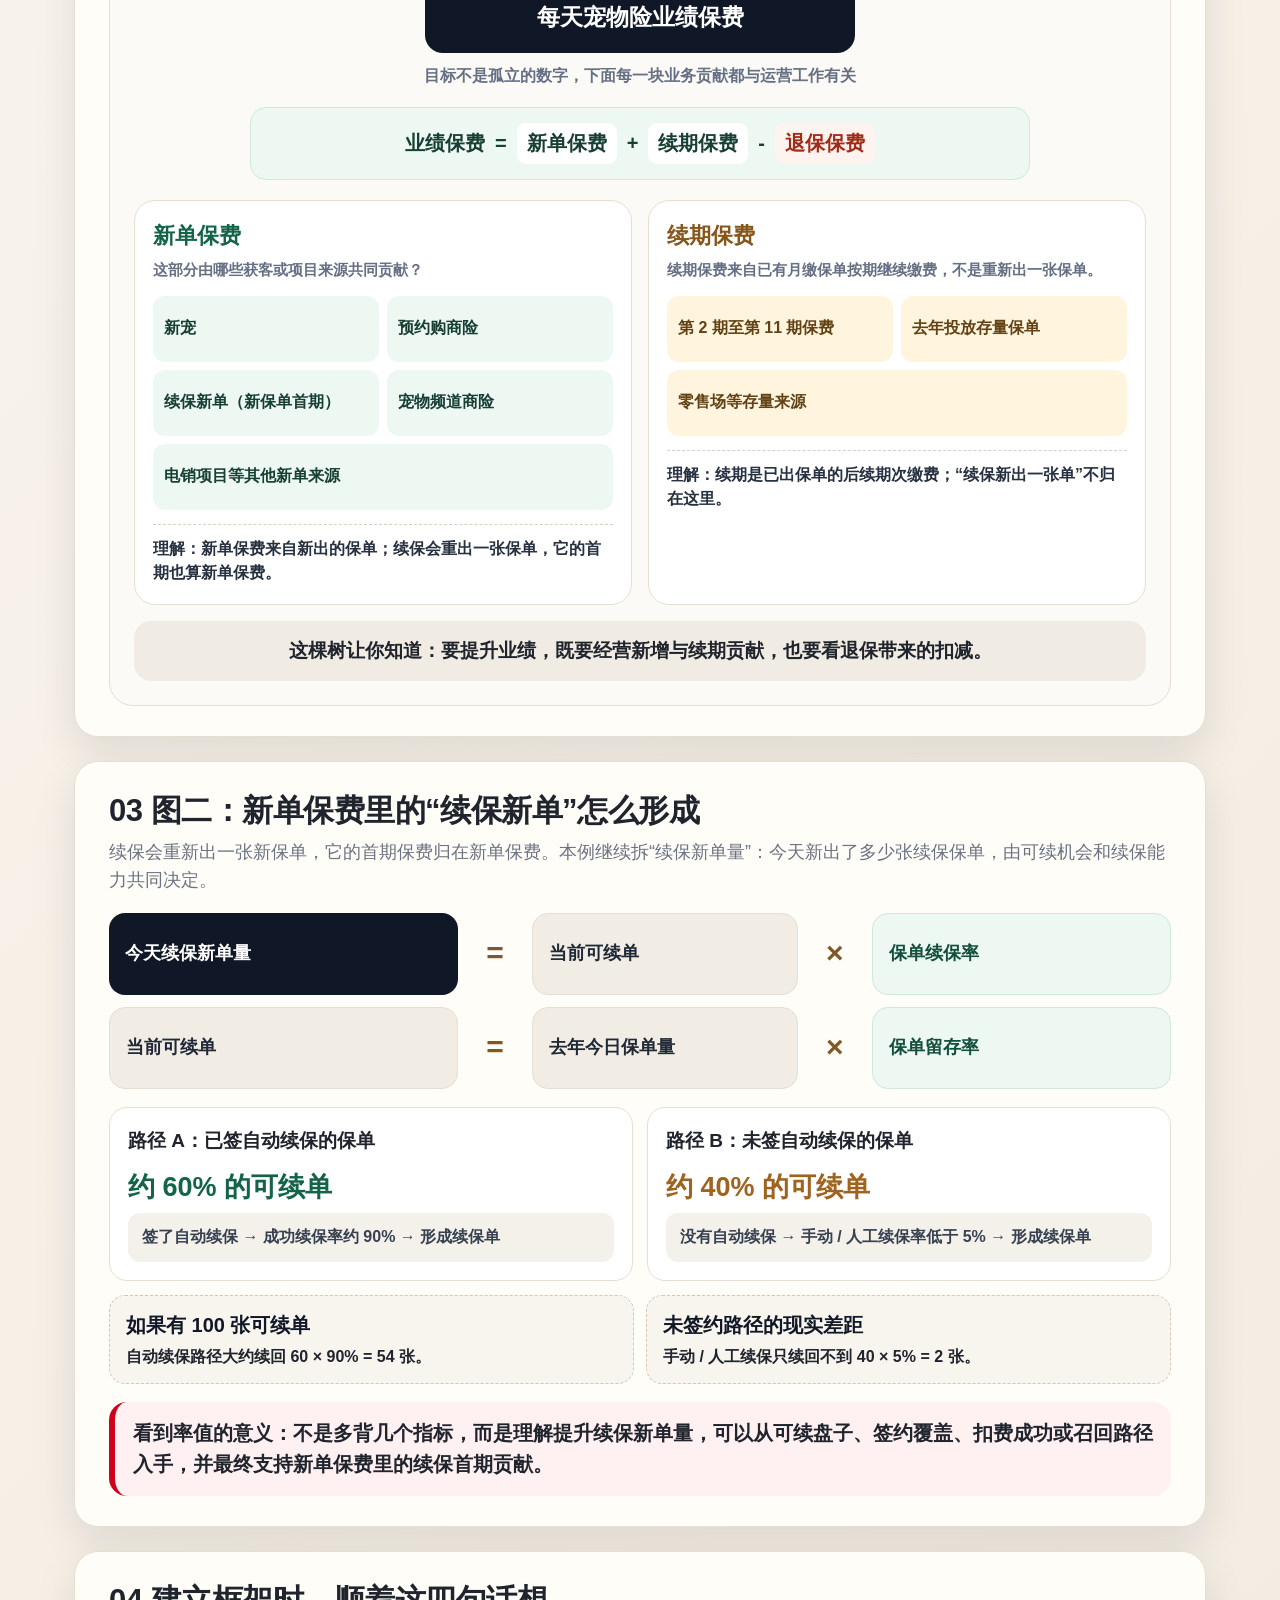
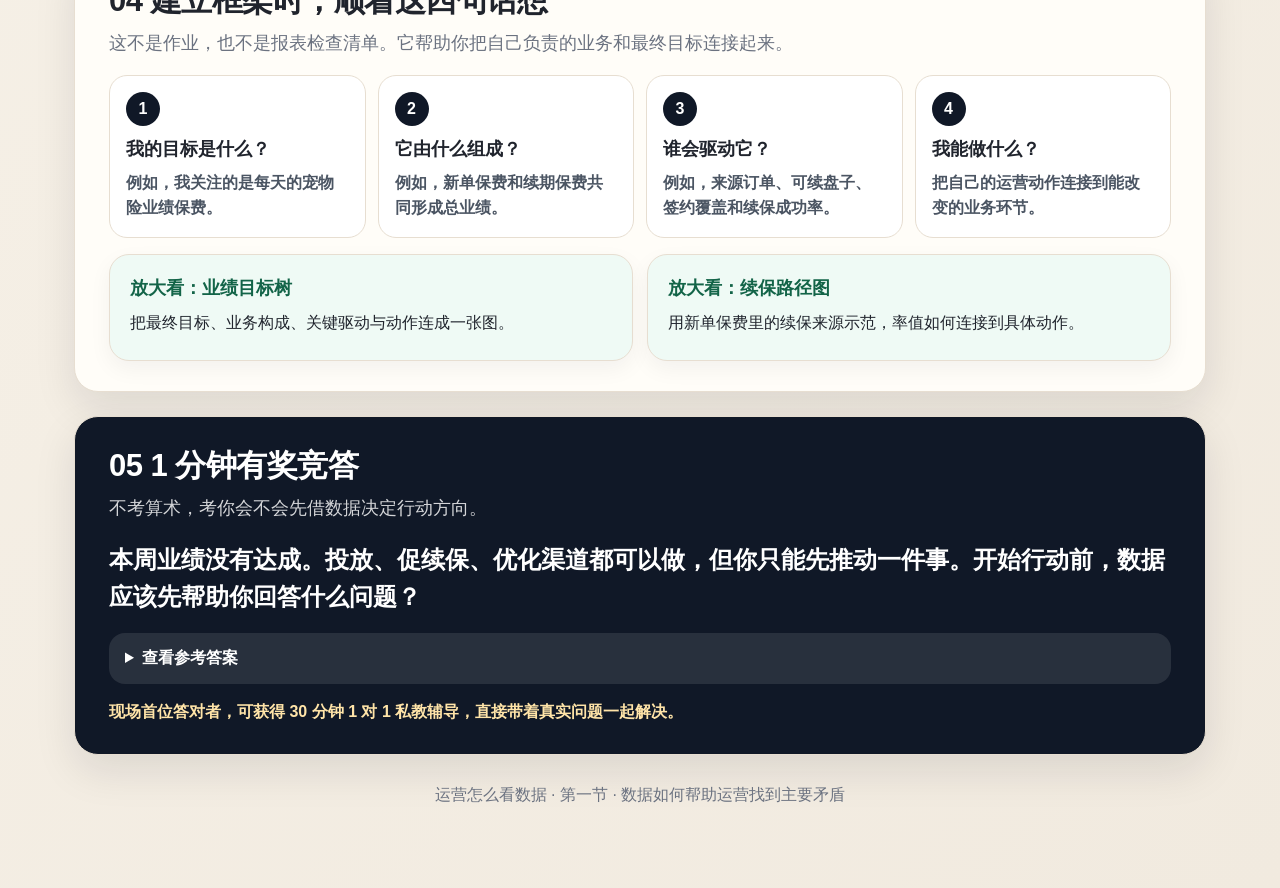
==== commit 1640ec10: "1 1" ====
--- a/01_先想清楚再查数_20分钟版.html
+++ b/01_先想清楚再查数_20分钟版.html
@@ -3,7 +3,7 @@
 <head>
   <meta charset="utf-8">
   <meta name="viewport" content="width=device-width,initial-scale=1">
-  <title>第一节 · 怎么围绕目标，建立数据化的思维框架</title>
+  <title>第一节 · 数据如何帮助运营找到主要矛盾</title>
   <link rel="stylesheet" href="assets/style.css">
   <style>
     .lesson-route{display:grid;grid-template-columns:repeat(3,minmax(0,1fr));gap:14px}
@@ -66,13 +66,13 @@
 <body>
 <main class="deck">
   <section class="hero">
-    <span class="eyebrow">第一节 · 10 分钟 · 思维框架</span>
-    <h1>围绕目标<br>搭起业务框架</h1>
-    <p>运营看数据，先要知道自己的目标是怎么被做出来的。以宠物险业绩保费为例，从目标、构成、关键率值一路连到运营动作。</p>
+    <span class="eyebrow">第一节 · 10 分钟 · 数据价值</span>
+    <h1>用数据找到<br>主要矛盾</h1>
+    <p>运营每天都有很多动作可做，但精力有限。数据的价值，是先帮你看清结果缺口主要来自哪里，再把动作放到最值得优先处理的一环。</p>
     <div class="meta">
       <span class="chip">总目标：业绩保费</span>
       <span class="chip">真实例子：宠物险每日监控</span>
-      <span class="chip">方法：目标 → 构成 → 驱动 → 动作</span>
+      <span class="chip">方法：目标 → 缺口 → 驱动 → 优先动作</span>
     </div>
   </section>
 
@@ -85,18 +85,18 @@
   </nav>
 
   <section class="section">
-    <h2>00 这一节先建立一张脑内地图</h2>
-    <p class="lead">每日看板上有很多数字，但它们不是并列的：最上面是你的目标，下面是组成目标的业务板块，以及影响这些板块的关键动作。</p>
+    <h2>00 为什么运营需要数据</h2>
+    <p class="lead">没有数据时，很容易同时忙投放、忙转化、忙召回；有数据后，先判断结果差在哪里，再决定最该推进的动作。</p>
     <div class="lesson-route">
-      <div class="card"><h4><span class="num">1</span>目标是什么</h4><p>我每天要共同推动的最终结果，是宠物险业绩保费。</p></div>
-      <div class="card"><h4><span class="num">2</span>目标怎么组成</h4><p>业绩保费由新单保费和续期保费贡献，同时要扣除发生的退保保费。</p></div>
-      <div class="card"><h4><span class="num">3</span>我能影响哪里</h4><p>渠道运营、自动续保覆盖、扣费成功和召回动作，会影响结果。</p></div>
-    </div>
-    <div class="takeaway">业务思维框架，就是能说清：我的目标由什么构成，哪些业务动作会推动它。</div>
+      <div class="card"><h4><span class="num">1</span>先看结果</h4><p>业绩有没有达成，差额有多大？</p></div>
+      <div class="card"><h4><span class="num">2</span>再找原因</h4><p>缺口来自新单、续期，还是退保增加？</p></div>
+      <div class="card"><h4><span class="num">3</span>最后做动作</h4><p>优先推动真正影响最大的渠道、续保或召回环节。</p></div>
+    </div>
+    <div class="takeaway">数据带给运营的最大帮助：把“我能做很多事”变成“我先解决最重要的问题”。</div>
   </section>
 
   <section class="section" id="think-card-entry">
-    <h2>01 先认识：目标通常有两类</h2>
+    <h2>01 找问题前，先认识两类目标</h2>
     <p class="lead">目标不只是一个大数字。定量目标让你看到最终产出，率值目标让你看到业务效率和可提升路径。</p>
     <div class="goal-grid">
       <div class="goal-card amount">
@@ -213,16 +213,16 @@
 
   <section class="section qa">
     <h2>05 1 分钟有奖竞答</h2>
-    <p class="lead">给出公式，试着把业务情况代进去。</p>
-    <div class="qa-question">已知：业绩保费 = 新单保费 + 续期保费 - 退保保费。<br>今天新出 10 张续保保单，每张首期保费 50 元，其中 1 张当天退保。今天业绩保费增加多少？</div>
+    <p class="lead">不考算术，考你会不会先借数据决定行动方向。</p>
+    <div class="qa-question">本周业绩没有达成。投放、促续保、优化渠道都可以做，但你只能先推动一件事。开始行动前，数据应该先帮助你回答什么问题？</div>
     <details>
       <summary>查看参考答案</summary>
-      <p>10 × 50 - 1 × 50 = 450 元。续保会新出保单，首期计入新单保费；当天退保需要扣减。本题没有发生第 2 至第 11 期缴费，因此续期保费为 0。</p>
+      <p>先确认业绩缺口主要来自哪一块，例如新单不足、续期不足或退保增加；再继续拆到能够行动的具体环节，优先处理影响最大且运营可以推动改变的问题。</p>
     </details>
     <div class="qa-reward">现场首位答对者，可获得 30 分钟 1 对 1 私教辅导，直接带着真实问题一起解决。</div>
   </section>
 
-  <footer class="footer">运营怎么看数据 · 第一节 · 围绕目标建立数据化思维框架</footer>
+  <footer class="footer">运营怎么看数据 · 第一节 · 数据如何帮助运营找到主要矛盾</footer>
 </main>
 </body>
 </html>
